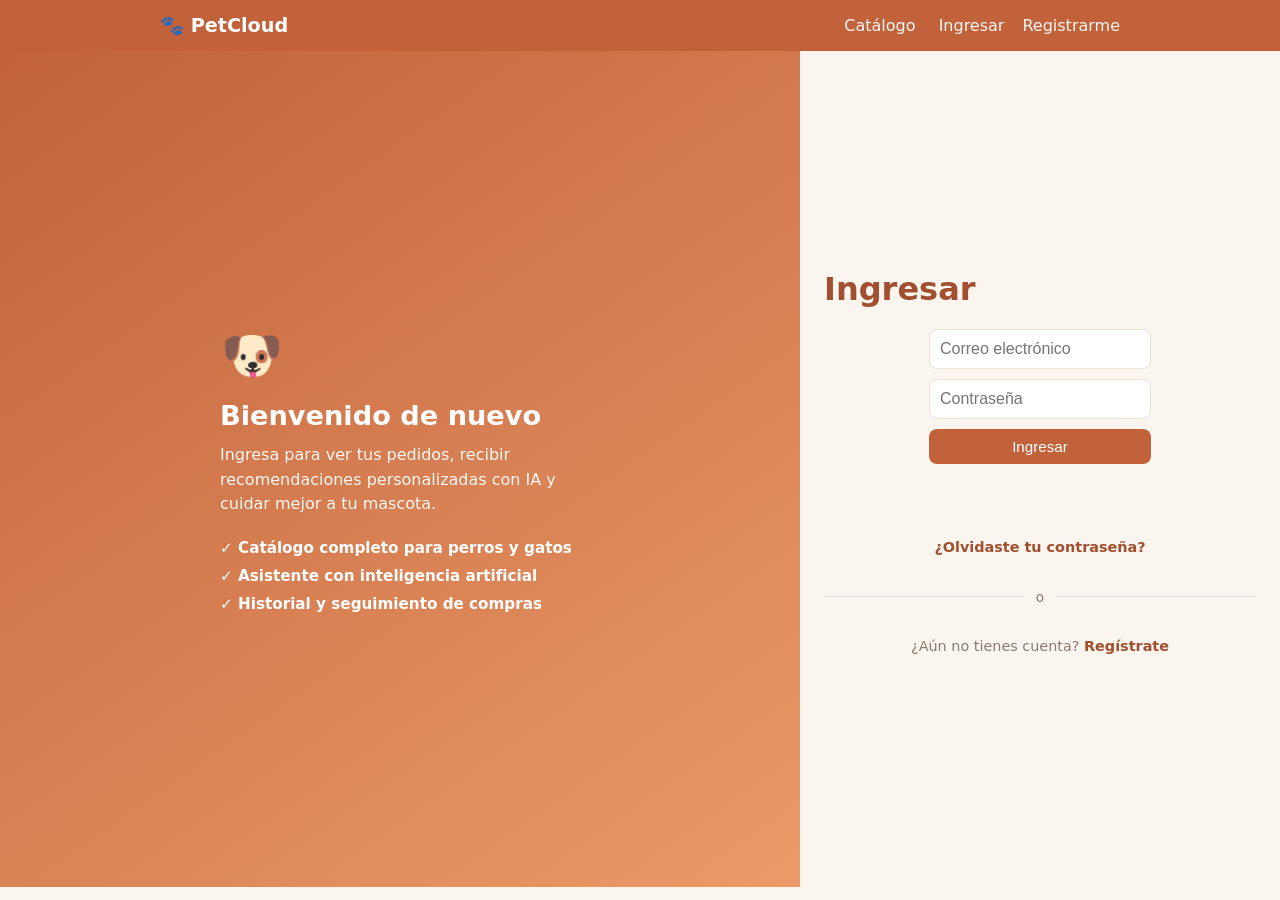
==== frontend/admin.html @ 23f20fef "Agrega busqueda/filtros de catalogo y exportacion de reportes CSV - GET /api/v1/products admite q (n" ====
<!DOCTYPE html>
<html lang="es">
<head>
  <meta charset="UTF-8" />
  <title>PetCloud — Administrador</title>
  <link rel="stylesheet" href="css/styles.css" />
</head>
<body>
  <nav id="nav"></nav>
  <main>
    <h1>Panel de administrador</h1>
    <div id="admin-guard" class="muted">Verificando permisos...</div>

    <div id="admin-content" class="hidden">
      <p id="role-badge" class="muted"></p>
      <div class="tabs">
        <button class="tab-btn active" data-tab="dashboard">Dashboard</button>
        <button class="tab-btn" data-tab="productos">Productos</button>
        <button class="tab-btn" data-tab="usuarios">Usuarios</button>
        <button class="tab-btn" data-tab="pedidos">Pedidos</button>
        <button class="tab-btn" data-tab="encuestas">Encuestas</button>
        <button class="tab-btn" data-tab="auditoria">Auditoría</button>
      </div>

      <!-- Dashboard -->
      <section id="tab-dashboard" class="tab-panel active">
        <h2>Resumen general</h2>
        <div id="dashboard-stats" class="stats-grid"></div>

        <h2>Pedidos por estado</h2>
        <div id="dashboard-orders" class="stats-grid"></div>

        <h2>Últimas encuestas recibidas</h2>
        <div id="dashboard-surveys" class="surveys-list"></div>

        <h2>Últimas acciones administrativas</h2>
        <table class="admin-table">
          <thead>
            <tr><th>Fecha</th><th>Quién</th><th>Acción</th><th>Entidad</th><th>Detalle</th></tr>
          </thead>
          <tbody id="dashboard-audit-body"></tbody>
        </table>
      </section>

      <!-- Productos -->
      <section id="tab-productos" class="tab-panel">
        <h2 id="product-form-title">Crear producto</h2>
        <form id="product-form" class="inline-form">
          <input id="p-name" placeholder="Nombre" required />
          <input id="p-sku" placeholder="SKU" required />
          <input id="p-price" type="number" step="0.01" min="0" placeholder="Precio" required />
          <input id="p-description" placeholder="Descripción (opcional)" />
          <input id="p-image-url" placeholder="URL de imagen (opcional)" />
          <input id="p-brand" placeholder="Marca (opcional)" />
          <select id="p-pet-type">
            <option value="">Tipo de mascota (opcional)</option>
            <option value="perro">Perro</option>
            <option value="gato">Gato</option>
            <option value="ambas">Ambas</option>
            <option value="otro">Otro</option>
          </select>
          <select id="p-category">
            <option value="">Categoría (opcional)</option>
          </select>
          <input id="p-stock" type="number" step="1" min="0" placeholder="Existencias iniciales" />
          <button type="submit" id="product-form-submit">Crear</button>
          <button type="button" id="product-form-cancel" class="btn-small hidden">Cancelar edición</button>
        </form>
        <p id="product-error" class="error"></p>

        <h2>Catálogo (incluye inactivos)</h2>
        <button type="button" id="export-inventory-csv" class="btn-small">Exportar inventario (CSV)</button>
        <table class="admin-table">
          <thead>
            <tr><th>ID</th><th>Nombre</th><th>SKU</th><th>Marca</th><th>Mascota</th><th>Precio</th><th>Stock</th><th>Estado</th><th>Actualizado</th><th>Acciones</th></tr>
          </thead>
          <tbody id="product-table-body"></tbody>
        </table>
      </section>

      <!-- Usuarios -->
      <section id="tab-usuarios" class="tab-panel">
        <h2>Crear usuario</h2>
        <form id="user-form" class="inline-form">
          <input id="u-email" type="email" placeholder="Correo" required />
          <input id="u-password" type="password" placeholder="Contraseña" required />
          <input id="u-fullname" placeholder="Nombre completo (opcional)" />
          <select id="u-role">
            <option value="customer" selected>Cliente</option>
            <option value="atencion_cliente">Atención al cliente</option>
            <option value="gestor_productos">Gestor de productos</option>
            <option value="admin">Administrador</option>
          </select>
          <button type="submit">Crear usuario</button>
        </form>
        <p id="user-form-error" class="error"></p>

        <h2>Usuarios registrados</h2>
        <table class="admin-table">
          <thead>
            <tr><th>ID</th><th>Correo</th><th>Nombre</th><th>Rol</th><th>Estado</th><th>Acciones</th></tr>
          </thead>
          <tbody id="user-table-body"></tbody>
        </table>
        <p id="user-error" class="error"></p>
      </section>

      <!-- Pedidos -->
      <section id="tab-pedidos" class="tab-panel">
        <h2>Pedidos de todos los clientes</h2>
        <div class="filters">
          <select id="order-status-filter">
            <option value="">Todos los estados</option>
            <option value="pending">Pendientes</option>
            <option value="paid">Pagados</option>
          </select>
          <button type="button" id="export-orders-csv" class="btn-small">Exportar pedidos (CSV)</button>
        </div>
        <table class="admin-table">
          <thead>
            <tr><th>ID</th><th>Cliente</th><th>Estado</th><th>Subtotal</th><th>Descuento</th><th>Total</th><th>Fecha</th><th>Artículos</th></tr>
          </thead>
          <tbody id="order-table-body"></tbody>
        </table>
      </section>

      <!-- Encuestas -->
      <section id="tab-encuestas" class="tab-panel">
        <h2>Resultados de satisfacción</h2>
        <button type="button" id="export-surveys-csv" class="btn-small">Exportar encuestas (CSV)</button>
        <div id="survey-stats" class="stats-grid"></div>
        <div id="survey-distribution"></div>

        <h2>Respuestas recientes</h2>
        <table class="admin-table">
          <thead>
            <tr>
              <th>Fecha</th><th>Usuario</th><th>Precisión</th><th>Facilidad</th>
              <th>Confianza</th><th>Satisfacción</th><th>Seguridad</th><th>Recompra</th>
              <th>Calidad prod.</th><th>Atención</th><th>Proceso compra</th><th>Entrega</th>
              <th>Comentario</th>
            </tr>
          </thead>
          <tbody id="survey-table-body"></tbody>
        </table>
      </section>

      <!-- Auditoría -->
      <section id="tab-auditoria" class="tab-panel">
        <h2>Registro de auditoría</h2>
        <p class="muted">Acciones administrativas sensibles: creación de usuarios, cambios de rol, bloqueos y cambios en productos.</p>
        <table class="admin-table">
          <thead>
            <tr><th>Fecha</th><th>Quién</th><th>Acción</th><th>Entidad</th><th>ID</th><th>Detalle</th></tr>
          </thead>
          <tbody id="audit-table-body"></tbody>
        </table>
      </section>
    </div>
  </main>
  <script src="js/config.js"></script>
  <script src="js/api.js"></script>
  <script src="js/nav.js"></script>
  <script src="js/chat.js"></script>
  <script src="js/admin.js"></script>
</body>
</html>
---- frontend/css/styles.css ----
* { box-sizing: border-box; }

:root {
  --color-primary: #c1623a;
  --color-primary-dark: #a14f2e;
  --color-accent: #eb9a68;
  --color-accent-light: #f6c9a8;
  --color-bg: #faf5ee;
  --color-card: #ffffff;
  --color-text: #2b2420;
  --color-muted: #8a7b6e;
  --color-border: #ece2d4;
}

body {
  margin: 0;
  font-family: system-ui, -apple-system, sans-serif;
  background: var(--color-bg);
  color: var(--color-text);
}

nav { background: var(--color-primary); }
.nav-inner {
  max-width: 1000px;
  margin: 0 auto;
  padding: 14px 20px;
  display: flex;
  justify-content: space-between;
  align-items: center;
}
.brand { color: #fff; font-weight: bold; text-decoration: none; font-size: 1.2rem; }
.nav-links a, .link-btn {
  color: #fff;
  text-decoration: none;
  margin-left: 18px;
  background: none;
  border: none;
  font-size: 1rem;
  cursor: pointer;
  opacity: 0.95;
}
.nav-links a:hover, .link-btn:hover { opacity: 1; text-decoration: underline; }

main { max-width: 1000px; margin: 30px auto; padding: 0 20px; }

/* Hero del catalogo */
.hero {
  position: relative;
  overflow: hidden;
  background: linear-gradient(120deg, var(--color-primary) 0%, var(--color-primary-dark) 100%);
  color: #fff;
  padding: 44px 20px;
  text-align: center;
}
.hero-inner { position: relative; max-width: 700px; margin: 0 auto; z-index: 1; }
.hero h1 { margin: 0 0 10px; font-size: 1.9rem; }
.hero p { margin: 0 0 18px; opacity: 0.95; font-size: 1.02rem; }
.hero-badges {
  display: flex;
  flex-wrap: wrap;
  justify-content: center;
  gap: 10px;
}
.hero-badges span {
  background: rgba(255, 255, 255, 0.18);
  border: 1px solid rgba(255, 255, 255, 0.35);
  border-radius: 999px;
  padding: 6px 14px;
  font-size: 0.85rem;
  font-weight: 600;
}
.hero-deco {
  position: absolute;
  top: 50%;
  transform: translateY(-50%);
  font-size: 9rem;
  opacity: 0.12;
  pointer-events: none;
  z-index: 0;
}
.hero-deco-left { left: -30px; transform: translateY(-50%) rotate(-18deg); }
.hero-deco-right { right: -30px; transform: translateY(-50%) rotate(18deg); }

.section-title { margin-top: 0; }

@media (max-width: 640px) {
  .hero-deco { display: none; }
  .hero h1 { font-size: 1.5rem; }
}

.grid { display: grid; grid-template-columns: repeat(auto-fill, minmax(220px, 1fr)); gap: 16px; align-items: stretch; }

.card {
  background: var(--color-card);
  border: 1px solid var(--color-border);
  border-radius: 12px;
  padding: 16px;
  box-shadow: 0 1px 4px rgba(193, 98, 58, 0.08);
  display: flex;
  flex-direction: column;
  height: 100%;
}
.card h3 { margin: 0 0 6px; color: var(--color-text); }
.card-image {
  width: 100%;
  height: 140px;
  object-fit: cover;
  border-radius: 8px;
  margin-bottom: 10px;
  background: var(--color-accent-light);
}

.muted { color: var(--color-muted); font-size: 0.9rem; }

.price { font-weight: bold; font-size: 1.1rem; margin: 10px 0; color: var(--color-primary-dark); margin-top: auto; }

button {
  background: var(--color-primary);
  color: #fff;
  border: none;
  padding: 9px 16px;
  border-radius: 8px;
  cursor: pointer;
  font-size: 0.95rem;
  transition: background 0.15s ease;
}
button:hover { background: var(--color-primary-dark); }

form { max-width: 360px; margin: 0 auto; display: flex; flex-direction: column; gap: 10px; }

input {
  padding: 10px;
  border: 1px solid var(--color-border);
  border-radius: 8px;
  font-size: 1rem;
  background: var(--color-card);
}
input:focus { outline: none; border-color: var(--color-accent); }

.error { color: #b3401f; min-height: 1.2em; }

/* Paginas de login / registro: panel visual + formulario */
.auth-page {
  display: flex;
  min-height: calc(100vh - 64px);
}
.auth-visual {
  flex: 1 1 42%;
  background: linear-gradient(145deg, var(--color-primary) 0%, var(--color-accent) 100%);
  color: #fff;
  display: flex;
  align-items: center;
  justify-content: center;
  padding: 48px 32px;
}
.auth-visual-inner { max-width: 360px; }
.auth-visual-emoji { font-size: 3.2rem; display: block; margin-bottom: 14px; }
.auth-visual h2 { margin: 0 0 12px; font-size: 1.7rem; }
.auth-visual p { opacity: 0.95; line-height: 1.55; margin: 0; }
.auth-visual-points {
  list-style: none;
  padding: 0;
  margin: 22px 0 0;
  display: flex;
  flex-direction: column;
  gap: 10px;
  font-weight: 600;
  font-size: 0.95rem;
}

.auth-box {
  flex: 1 1 58%;
  max-width: 480px;
  margin: 0 auto;
  padding: 56px 24px;
  display: flex;
  flex-direction: column;
  justify-content: center;
}
.auth-box h1 { margin-top: 0; }
.auth-switch { text-align: center; margin-top: 14px; font-size: 0.9rem; color: var(--color-muted); }
.auth-switch a { color: var(--color-primary-dark); font-weight: 600; text-decoration: none; }
.auth-switch a:hover { text-decoration: underline; }

@media (max-width: 760px) {
  .auth-page { flex-direction: column; min-height: auto; }
  .auth-visual { padding: 32px 24px; text-align: center; }
  .auth-visual-inner { max-width: none; }
  .auth-visual-points { align-items: center; }
  .auth-box { max-width: none; padding: 32px 20px; }
}

.auth-divider {
  display: flex;
  align-items: center;
  text-align: center;
  color: var(--color-muted, #888);
  margin: 1.2rem 0;
}
.auth-divider::before,
.auth-divider::after {
  content: "";
  flex: 1;
  border-bottom: 1px solid #ddd;
}
.auth-divider span { padding: 0 0.75rem; font-size: 0.85rem; }

#google-signin-container {
  display: flex;
  justify-content: center;
}

.muted.small { color: var(--color-muted, #888); font-size: 0.85rem; text-align: center; }

.profile-section {
  background: var(--color-card);
  border: 1px solid var(--color-border);
  border-radius: 12px;
  padding: 20px;
  margin-bottom: 20px;
  max-width: 480px;
}
.profile-section h2 { margin-top: 0; font-size: 1.1rem; }
.profile-section form { display: flex; flex-direction: column; gap: 4px; }

.total { font-size: 1.2rem; font-weight: bold; margin: 16px 0; color: var(--color-primary-dark); }

.cart-table { width: 100%; border-collapse: collapse; margin-bottom: 16px; }
.cart-table th, .cart-table td { text-align: left; padding: 10px 8px; border-bottom: 1px solid var(--color-border); }
.cart-table th { color: var(--color-muted); font-weight: 600; }

h1 { color: var(--color-primary-dark); }

/* Insignia tipo "Carrito (2)" al estilo del mockup */
.cart-badge {
  background: var(--color-accent);
  color: #fff;
  border-radius: 999px;
  padding: 4px 10px;
  font-size: 0.85rem;
  font-weight: 600;
}

/* Círculos de categoría, al estilo del mockup */
.category-circle {
  width: 64px;
  height: 64px;
  border-radius: 50%;
  background: var(--color-accent-light);
  display: flex;
  align-items: center;
  justify-content: center;
  margin: 0 auto 8px;
}

/* Widget flotante del asistente IA */
#chat-toggle {
  position: fixed;
  right: 20px;
  bottom: 20px;
  width: 62px;
  height: 62px;
  border-radius: 50%;
  border: none;
  background: linear-gradient(135deg, var(--color-accent) 0%, var(--color-primary) 55%, var(--color-primary-dark) 100%);
  color: #fff;
  font-size: 1.7rem;
  cursor: pointer;
  box-shadow: 0 6px 18px rgba(161, 79, 46, 0.4);
  z-index: 1000;
  display: flex;
  align-items: center;
  justify-content: center;
  transition: transform 0.15s ease, box-shadow 0.15s ease;
}
#chat-toggle:hover {
  transform: scale(1.08);
  box-shadow: 0 8px 22px rgba(161, 79, 46, 0.5);
}
#chat-toggle-ring {
  position: absolute;
  inset: -6px;
  border-radius: 50%;
  border: 2px solid var(--color-accent);
  opacity: 0.6;
  animation: chat-ring-pulse 2.2s ease-out infinite;
  pointer-events: none;
}
#chat-toggle-icon {
  position: relative;
  filter: drop-shadow(0 1px 1px rgba(0, 0, 0, 0.25));
}
#chat-toggle-badge {
  position: absolute;
  top: -4px;
  right: -4px;
  background: #fff;
  color: var(--color-primary-dark);
  font-size: 0.6rem;
  font-weight: 800;
  letter-spacing: 0.03em;
  padding: 2px 6px;
  border-radius: 999px;
  box-shadow: 0 1px 4px rgba(0, 0, 0, 0.25);
}
@keyframes chat-ring-pulse {
  0% { transform: scale(0.9); opacity: 0.65; }
  70% { transform: scale(1.35); opacity: 0; }
  100% { transform: scale(1.35); opacity: 0; }
}
@media (prefers-reduced-motion: reduce) {
  #chat-toggle-ring { animation: none; opacity: 0; }
}

#chat-panel {
  position: fixed;
  right: 20px;
  bottom: 88px;
  width: 320px;
  max-width: calc(100vw - 40px);
  height: 420px;
  max-height: calc(100vh - 140px);
  background: var(--color-card);
  border: 1px solid var(--color-border);
  border-radius: 14px;
  box-shadow: 0 10px 30px rgba(0, 0, 0, 0.25);
  display: flex;
  flex-direction: column;
  overflow: hidden;
  z-index: 1000;
}
#chat-panel.hidden { display: none; }

#chat-header {
  background: var(--color-primary);
  color: #fff;
  padding: 12px 14px;
  display: flex;
  align-items: center;
  justify-content: space-between;
  font-weight: 600;
}
#chat-header #chat-close {
  background: none;
  border: none;
  color: #fff;
  font-size: 1.2rem;
  line-height: 1;
  cursor: pointer;
}

#chat-messages {
  flex: 1;
  overflow-y: auto;
  padding: 12px;
  display: flex;
  flex-direction: column;
  gap: 8px;
  background: var(--color-bg);
}

.chat-bubble {
  max-width: 85%;
  padding: 8px 12px;
  border-radius: 12px;
  font-size: 0.9rem;
  line-height: 1.35;
  white-space: pre-wrap;
  word-break: break-word;
}
.chat-user {
  align-self: flex-end;
  background: var(--color-accent);
  color: #fff;
  border-bottom-right-radius: 2px;
}
.chat-bot {
  align-self: flex-start;
  background: #fff;
  border: 1px solid var(--color-border);
  color: var(--color-text);
  border-bottom-left-radius: 2px;
}
.chat-typing { color: var(--color-muted); font-style: italic; }

#chat-form {
  display: flex;
  border-top: 1px solid var(--color-border);
}
#chat-form input {
  flex: 1;
  border: none;
  padding: 10px 12px;
  font-size: 0.9rem;
  outline: none;
}
#chat-form button {
  border: none;
  background: var(--color-primary);
  color: #fff;
  padding: 0 16px;
  cursor: pointer;
  font-weight: 600;
}
#chat-form button:hover { background: var(--color-primary-dark); }

@media (max-width: 480px) {
  #chat-panel {
    right: 10px;
    left: 10px;
    width: auto;
  }
  #chat-toggle { right: 16px; }
}

/* Utilidad general */
.hidden { display: none !important; }
.success { color: #2f7a3e; min-height: 1.2em; }

.order-status {
  display: inline-block;
  padding: 2px 10px;
  border-radius: 999px;
  font-size: 0.8rem;
  font-weight: 600;
  text-transform: capitalize;
}
.order-status-pending { background: #fdeccb; color: #8a6400; }
.order-status-paid { background: #d9f0dc; color: #2f7a3e; }

.survey-cta,
.pay-btn {
  display: inline-block;
  margin-top: 0.5rem;
  background: var(--color-primary);
  color: #fff;
  border: none;
  padding: 0.5rem 1rem;
  border-radius: 8px;
  cursor: pointer;
  text-decoration: none;
  font-size: 0.95rem;
}
.survey-cta:hover,
.pay-btn:hover { background: var(--color-primary-dark); }

/* Encuesta de satisfacción (escala Likert) */
.survey-form {
  max-width: 560px;
  margin: 0;
}
.survey-form fieldset {
  border: 1px solid var(--color-border);
  border-radius: 10px;
  padding: 14px 16px;
  margin: 0 0 16px;
}
.survey-form legend {
  font-weight: 600;
  color: var(--color-primary-dark);
  padding: 0 6px;
}
.likert-row { margin-bottom: 14px; }
.likert-row label { display: block; margin-bottom: 6px; font-size: 0.95rem; }
.likert-scale { display: flex; gap: 14px; }
.likert-option {
  display: flex;
  flex-direction: column;
  align-items: center;
  gap: 4px;
  font-size: 0.85rem;
  color: var(--color-muted);
  cursor: pointer;
}
.survey-form textarea {
  padding: 10px;
  border: 1px solid var(--color-border);
  border-radius: 8px;
  font-family: inherit;
  font-size: 1rem;
  resize: vertical;
}

/* Panel admin: tabs, tablas, formularios en línea */
#admin-content { max-width: 100%; }

.tabs {
  display: flex;
  gap: 8px;
  border-bottom: 1px solid var(--color-border);
  margin-bottom: 20px;
}
.tab-btn {
  background: none;
  color: var(--color-muted);
  border: none;
  border-bottom: 3px solid transparent;
  border-radius: 0;
  padding: 10px 6px;
  font-weight: 600;
}
.tab-btn:hover { background: none; color: var(--color-primary-dark); }
.tab-btn.active { color: var(--color-primary-dark); border-bottom-color: var(--color-primary); }
.tab-panel { display: none; }
.tab-panel.active { display: block; }

.inline-form {
  max-width: none;
  flex-direction: row;
  flex-wrap: wrap;
  margin: 0 0 20px;
  align-items: center;
}
.inline-form input { flex: 1 1 160px; }

.admin-table {
  width: 100%;
  border-collapse: collapse;
  margin-bottom: 24px;
  font-size: 0.9rem;
}
.admin-table th, .admin-table td {
  text-align: left;
  padding: 8px 10px;
  border-bottom: 1px solid var(--color-border);
}
.admin-table th { color: var(--color-muted); font-weight: 600; }

.btn-small {
  padding: 5px 10px;
  font-size: 0.85rem;
  border-radius: 6px;
}

.stats-grid {
  display: grid;
  grid-template-columns: repeat(auto-fill, minmax(130px, 1fr));
  gap: 12px;
  margin-bottom: 24px;
}
.stat-tile {
  background: var(--color-card);
  border: 1px solid var(--color-border);
  border-radius: 10px;
  padding: 14px;
  text-align: center;
}
.stat-value { font-size: 1.6rem; font-weight: bold; color: var(--color-primary-dark); }
.stat-label { font-size: 0.8rem; color: var(--color-muted); margin-top: 4px; }

/* Encuestas recientes (dashboard) */
.surveys-list { display: flex; flex-direction: column; gap: 8px; margin-bottom: 24px; }
.survey-mini-card {
  background: var(--color-card);
  border: 1px solid var(--color-border);
  border-radius: 10px;
  padding: 10px 14px;
}
.survey-mini-stars { color: var(--color-accent); font-size: 1rem; margin-right: 8px; }
.survey-mini-card p { margin: 4px 0 0; font-style: italic; color: var(--color-text); }

/* Distribucion de calificaciones */
.dist-chart { display: flex; flex-direction: column; gap: 6px; margin-bottom: 24px; max-width: 420px; }
.dist-row { display: flex; align-items: center; gap: 8px; }
.dist-label { width: 90px; font-size: 0.85rem; color: var(--color-accent); flex-shrink: 0; }
.dist-bar-track { flex: 1; background: var(--color-border); border-radius: 999px; height: 10px; overflow: hidden; }
.dist-bar-fill { background: var(--color-primary); height: 100%; }
.dist-count { width: 24px; text-align: right; font-size: 0.85rem; color: var(--color-muted); }

/* Filtros del catálogo */
.filters {
  display: flex;
  flex-wrap: wrap;
  gap: 10px;
  margin-bottom: 18px;
}
.filters select,
.filters input {
  padding: 9px 12px;
  border: 1px solid var(--color-border);
  border-radius: 8px;
  font-size: 0.95rem;
  background: var(--color-card);
}
.filters input[type="search"] { flex: 1 1 200px; }
.price-filter {
  display: flex;
  align-items: center;
  gap: 6px;
}
.price-filter input[type="number"] { width: 110px; }
.price-filter-sep { color: var(--color-muted); }

/* Etiquetas de marca / tipo de mascota en la tarjeta */
.card-tags {
  display: flex;
  flex-wrap: wrap;
  justify-content: space-between;
  align-items: center;
  gap: 4px;
  margin-bottom: 4px;
}
.pet-badge {
  background: var(--color-accent-light);
  color: var(--color-primary-dark);
  border-radius: 999px;
  padding: 2px 10px;
  font-size: 0.75rem;
  font-weight: 600;
}

.card-description {
  color: var(--color-muted);
  font-size: 0.88rem;
  margin: 0 0 6px;
  display: -webkit-box;
  -webkit-line-clamp: 2;
  -webkit-box-orient: vertical;
  overflow: hidden;
}

.stock-badge {
  border-radius: 999px;
  padding: 2px 10px;
  font-size: 0.75rem;
  font-weight: 600;
}
.stock-badge.stock-ok { background: #d9f0dc; color: #2f7a3e; }
.stock-badge.stock-low { background: #fdeccb; color: #8a6400; }
.stock-badge.stock-out { background: #f6d6cc; color: #a1341a; }

.card-actions {
  display: flex;
  gap: 8px;
  flex-wrap: wrap;
}
.card-actions .view-details {
  background: none;
  border: 1px solid var(--color-border);
  color: var(--color-primary-dark);
  border-radius: 8px;
  padding: 8px 12px;
  cursor: pointer;
  font-size: 0.9rem;
}
.card-actions .add-to-cart { flex: 1; }
.add-to-cart:disabled {
  background: var(--color-border);
  color: var(--color-muted);
  cursor: not-allowed;
}

/* Modal de detalles de producto */
.modal-backdrop {
  position: fixed;
  inset: 0;
  background: rgba(0, 0, 0, 0.5);
  display: flex;
  align-items: center;
  justify-content: center;
  padding: 16px;
  z-index: 100;
}
.modal {
  background: var(--color-card);
  border-radius: 12px;
  padding: 24px;
  max-width: 480px;
  width: 100%;
  max-height: 85vh;
  overflow-y: auto;
  position: relative;
}
.modal-image {
  width: 100%;
  height: 220px;
  object-fit: cover;
  border-radius: 10px;
  margin-bottom: 12px;
}
.modal-close {
  position: absolute;
  top: 12px;
  right: 12px;
  background: none;
  border: none;
  font-size: 1.6rem;
  line-height: 1;
  cursor: pointer;
  color: var(--color-muted);
}
.modal .add-to-cart {
  width: 100%;
  margin-top: 8px;
}

/* Estado vacío */
.empty-state {
  grid-column: 1 / -1;
  text-align: center;
  color: var(--color-muted);
  padding: 40px 20px;
  background: var(--color-card);
  border: 1px dashed var(--color-border);
  border-radius: 12px;
}

/* Skeleton de carga para las tarjetas del catálogo */
.card-skeleton { pointer-events: none; }
.skeleton-image,
.skeleton-line {
  background: linear-gradient(90deg, var(--color-border) 25%, var(--color-accent-light) 50%, var(--color-border) 75%);
  background-size: 200% 100%;
  animation: skeleton-pulse 1.3s ease-in-out infinite;
  border-radius: 6px;
}
.skeleton-image { width: 100%; height: 140px; margin-bottom: 10px; }
.skeleton-line { height: 14px; margin-bottom: 8px; width: 85%; }
.skeleton-line.short { width: 50%; }
@keyframes skeleton-pulse {
  0% { background-position: 200% 0; }
  100% { background-position: -200% 0; }
}

/* Responsive: celulares */
@media (max-width: 600px) {
  main { padding: 0 14px; }
  .grid { grid-template-columns: repeat(auto-fill, minmax(150px, 1fr)); gap: 12px; }
  .filters { flex-direction: column; }
  .filters input[type="search"] { flex: 1 1 auto; }
  .inline-form { flex-direction: column; align-items: stretch; }
  .inline-form input, .inline-form select { flex: 1 1 auto; }
  .admin-table { display: block; overflow-x: auto; white-space: nowrap; }
  .tabs { overflow-x: auto; flex-wrap: nowrap; }
}
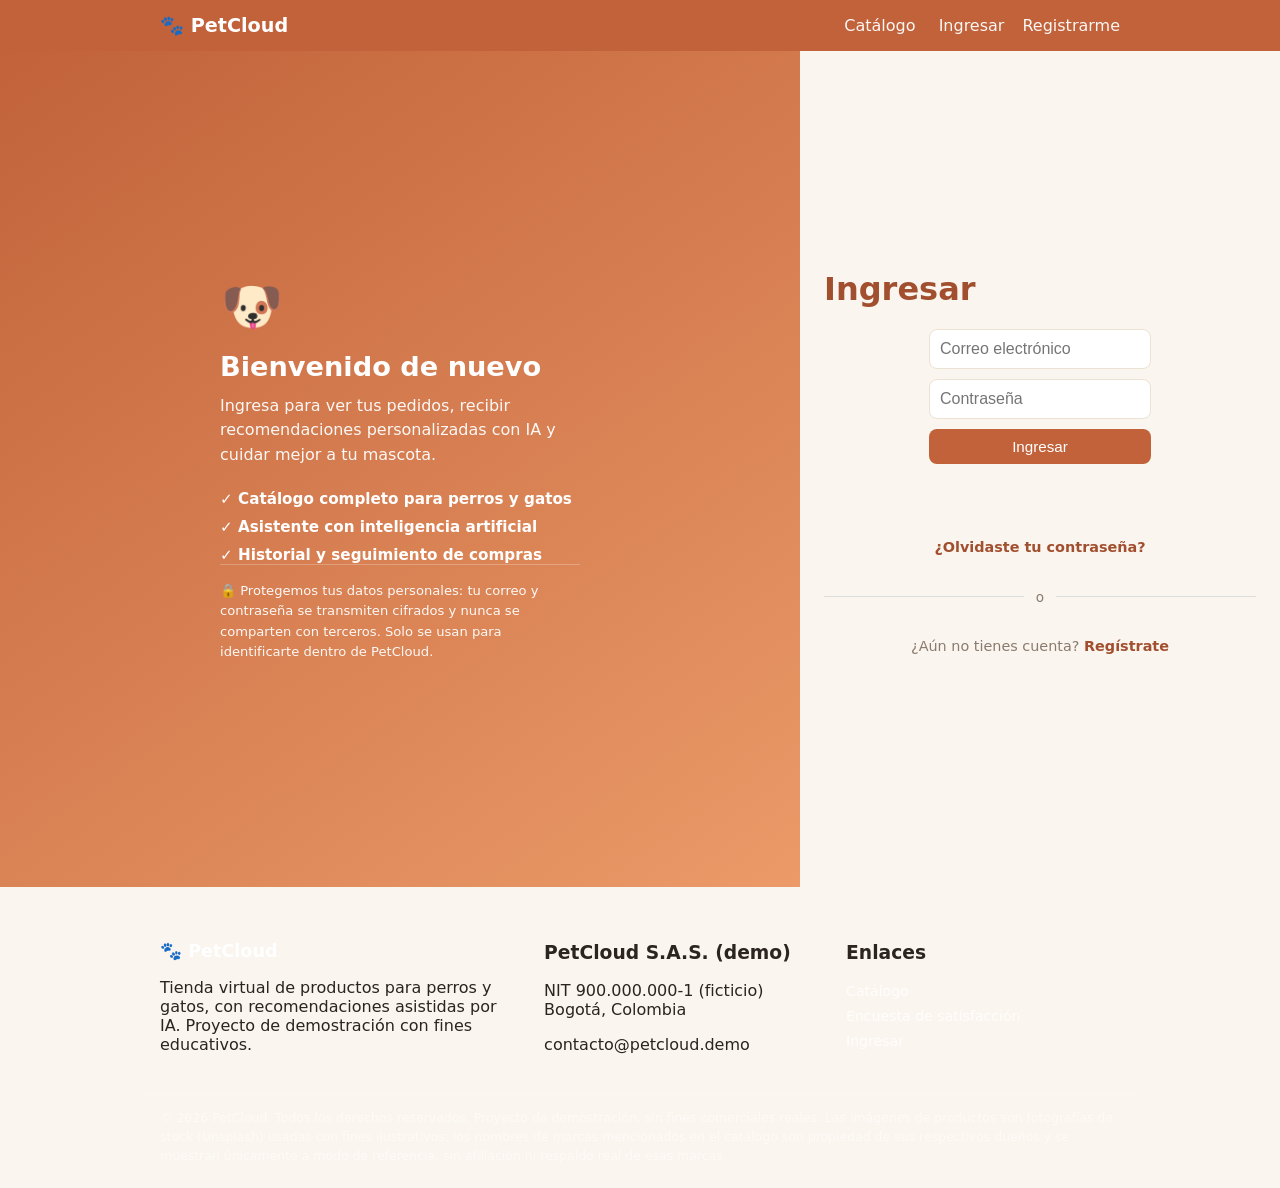
==== commit 57b0c983: "Agrega advertencia de IA, nota de privacidad, pie de pagina y relleno lateral - Chatbot: advertencia" ====
--- a/frontend/admin.html
+++ b/frontend/admin.html
@@ -158,10 +158,12 @@
       </section>
     </div>
   </main>
+  <footer id="site-footer"></footer>
   <script src="js/config.js"></script>
   <script src="js/api.js"></script>
   <script src="js/nav.js"></script>
   <script src="js/chat.js"></script>
   <script src="js/admin.js"></script>
+  <script src="js/footer.js"></script>
 </body>
 </html>
--- a/frontend/css/styles.css
+++ b/frontend/css/styles.css
@@ -10,6 +10,11 @@
   --color-text: #2b2420;
   --color-muted: #8a7b6e;
   --color-border: #ece2d4;
+  /* Acento complementario (verde azulado profundo), usado con moderacion
+     para que el slide superior y el pie de pagina no se sientan "todo
+     del mismo tono naranja": un contrapunto frio sobre la paleta calida. */
+  --color-ink: #1f4743;
+  --color-ink-light: #3c6d66;
 }
 
 body {
@@ -43,18 +48,30 @@
 
 main { max-width: 1000px; margin: 30px auto; padding: 0 20px; }
 
-/* Hero del catalogo */
+/* Hero del catalogo: gradiente de tres paradas (tinte frio -> calido) mas
+   un resplandor radial suave, para que no se sienta un degradado plano de
+   un solo tono. El titular usa el crema de fondo en vez de blanco puro,
+   para que el acento calido siga leyendose "de marca" incluso en el
+   bloque mas oscuro de la pagina. */
 .hero {
   position: relative;
   overflow: hidden;
-  background: linear-gradient(120deg, var(--color-primary) 0%, var(--color-primary-dark) 100%);
-  color: #fff;
-  padding: 44px 20px;
+  background:
+    radial-gradient(ellipse 60% 90% at 85% 0%, rgba(246, 201, 168, 0.35) 0%, transparent 60%),
+    linear-gradient(115deg, var(--color-ink) 0%, var(--color-primary-dark) 48%, var(--color-primary) 100%);
+  color: var(--color-bg);
+  padding: 48px 20px;
   text-align: center;
 }
 .hero-inner { position: relative; max-width: 700px; margin: 0 auto; z-index: 1; }
-.hero h1 { margin: 0 0 10px; font-size: 1.9rem; }
-.hero p { margin: 0 0 18px; opacity: 0.95; font-size: 1.02rem; }
+.hero h1 {
+  margin: 0 0 10px;
+  font-size: 2.1rem;
+  font-weight: 800;
+  letter-spacing: -0.01em;
+  color: var(--color-bg);
+}
+.hero p { margin: 0 0 18px; opacity: 0.92; font-size: 1.02rem; }
 .hero-badges {
   display: flex;
   flex-wrap: wrap;
@@ -62,12 +79,13 @@
   gap: 10px;
 }
 .hero-badges span {
-  background: rgba(255, 255, 255, 0.18);
-  border: 1px solid rgba(255, 255, 255, 0.35);
+  background: rgba(255, 255, 255, 0.12);
+  border: 1px solid rgba(246, 201, 168, 0.45);
   border-radius: 999px;
   padding: 6px 14px;
   font-size: 0.85rem;
   font-weight: 600;
+  backdrop-filter: blur(2px);
 }
 .hero-deco {
   position: absolute;
@@ -221,13 +239,69 @@
   max-width: 480px;
 }
 .profile-section h2 { margin-top: 0; font-size: 1.1rem; }
-.profile-section form { display: flex; flex-direction: column; gap: 4px; }
+.profile-section form { display: flex; flex-direction: column; gap: 16px; }
+
+/* Agrupa cada etiqueta con su campo (antes quedaban sueltas en la misma
+   columna flex, con la misma separacion entre una etiqueta y su propio
+   campo que entre un campo y la etiqueta del siguiente grupo). */
+.form-group { display: flex; flex-direction: column; gap: 6px; }
+.form-group label { font-weight: 600; font-size: 0.9rem; color: var(--color-text); }
+.form-group input:disabled { background: var(--color-bg); color: var(--color-muted); }
 
 .total { font-size: 1.2rem; font-weight: bold; margin: 16px 0; color: var(--color-primary-dark); }
 
 .cart-table { width: 100%; border-collapse: collapse; margin-bottom: 16px; }
 .cart-table th, .cart-table td { text-align: left; padding: 10px 8px; border-bottom: 1px solid var(--color-border); }
 .cart-table th { color: var(--color-muted); font-weight: 600; }
+
+/* Control +/- de cantidad en el carrito */
+.qty-stepper { display: inline-flex; align-items: center; gap: 8px; }
+.qty-btn {
+  width: 28px;
+  height: 28px;
+  padding: 0;
+  display: flex;
+  align-items: center;
+  justify-content: center;
+  border-radius: 6px;
+  font-size: 1rem;
+  line-height: 1;
+}
+.qty-value { min-width: 1.5em; text-align: center; font-weight: 600; }
+
+/* Aviso de que el pago/pasarela es simulado, no un cobro real */
+.payment-disclaimer {
+  background: #fff6e8;
+  border: 1px solid #f0d9ad;
+  color: #7a5c1e;
+  border-radius: 8px;
+  padding: 10px 14px;
+  font-size: 0.88rem;
+  line-height: 1.4;
+  margin-top: 10px;
+}
+.payment-disclaimer.small { font-size: 0.82rem; padding: 8px 12px; }
+
+/* Nota de privacidad junto al formulario de login/registro */
+.auth-privacy-note {
+  margin-top: 22px;
+  padding-top: 16px;
+  border-top: 1px solid rgba(255, 255, 255, 0.25);
+  font-size: 0.82rem;
+  line-height: 1.5;
+  opacity: 0.9;
+}
+
+/* Advertencia de IA dentro del panel del chatbot */
+#chat-ai-warning {
+  margin: 0;
+  padding: 8px 12px;
+  background: #fff6e8;
+  color: #7a5c1e;
+  font-size: 0.75rem;
+  line-height: 1.35;
+  border-bottom: 1px solid var(--color-border);
+}
 
 h1 { color: var(--color-primary-dark); }
 
@@ -733,3 +807,75 @@
   .admin-table { display: block; overflow-x: auto; white-space: nowrap; }
   .tabs { overflow-x: auto; flex-wrap: nowrap; }
 }
+
+/* ---------------------------------------------------------------------
+   Pie de pagina: datos de la mini empresa + aviso de copyright. Se
+   inyecta con js/footer.js en todas las paginas, igual que el nav.
+   Usa el "ink" oscuro (no un negro generico) para que combine con el
+   acento frio del slide superior en vez de verse desconectado.
+--------------------------------------------------------------------- */
+.site-footer {
+  background: var(--color-ink);
+  color: rgba(255, 255, 255, 0.85);
+  margin-top: 56px;
+}
+.site-footer-inner {
+  max-width: 1000px;
+  margin: 0 auto;
+  padding: 36px 20px 24px;
+  display: grid;
+  grid-template-columns: 1.3fr 1fr 1fr;
+  gap: 28px;
+}
+.site-footer h3 { color: #fff; margin: 0 0 10px; font-size: 1.05rem; }
+.site-footer p { margin: 0 0 8px; font-size: 0.88rem; line-height: 1.5; }
+.site-footer-brand { font-weight: 700; color: #fff; font-size: 1.1rem; }
+.site-footer-links { list-style: none; margin: 0; padding: 0; }
+.site-footer-links li { margin-bottom: 6px; }
+.site-footer-links a { color: rgba(255, 255, 255, 0.85); text-decoration: none; font-size: 0.88rem; }
+.site-footer-links a:hover { text-decoration: underline; }
+.site-footer-bottom {
+  max-width: 1000px;
+  margin: 0 auto;
+  padding: 14px 20px 22px;
+  border-top: 1px solid rgba(255, 255, 255, 0.15);
+  font-size: 0.78rem;
+  color: rgba(255, 255, 255, 0.6);
+  line-height: 1.5;
+}
+@media (max-width: 760px) {
+  .site-footer-inner { grid-template-columns: 1fr; gap: 20px; }
+}
+
+/* ---------------------------------------------------------------------
+   Relleno lateral de paginas "simples" (perfil, carrito, pedidos,
+   encuesta) y del catalogo debajo del hero: en pantallas anchas, a los
+   lados del contenido central de 1000px quedaba fondo vacio. Se agregan
+   dos fotos reales (ya usadas en el catalogo) atenuadas con un degradado
+   hacia el color de fondo, para que no compitan con el contenido. Se
+   ocultan por debajo de 1300px, que es donde de todas formas casi no
+   queda espacio sobrante.
+--------------------------------------------------------------------- */
+.page-shell { display: flex; align-items: stretch; }
+.page-shell > main { flex: 0 1 1000px; }
+.side-art {
+  flex: 1 1 0%;
+  background-size: cover;
+  background-position: center;
+}
+.side-art-left {
+  background-image:
+    linear-gradient(to right, rgba(193, 98, 58, 0.22), rgba(193, 98, 58, 0.05)),
+    linear-gradient(to right, transparent 0%, var(--color-bg) 96%),
+    url('https://images.unsplash.com/photo-1704770064081-07d189b95b10?w=600&h=1200&fit=crop&auto=format&q=60');
+}
+.side-art-right {
+  background-image:
+    linear-gradient(to left, rgba(31, 71, 67, 0.22), rgba(31, 71, 67, 0.05)),
+    linear-gradient(to left, transparent 0%, var(--color-bg) 96%),
+    url('https://images.unsplash.com/photo-1659205143781-a6e263c4aadf?w=600&h=1200&fit=crop&auto=format&q=60');
+}
+@media (max-width: 1300px) {
+  .page-shell { display: block; }
+  .side-art { display: none; }
+}
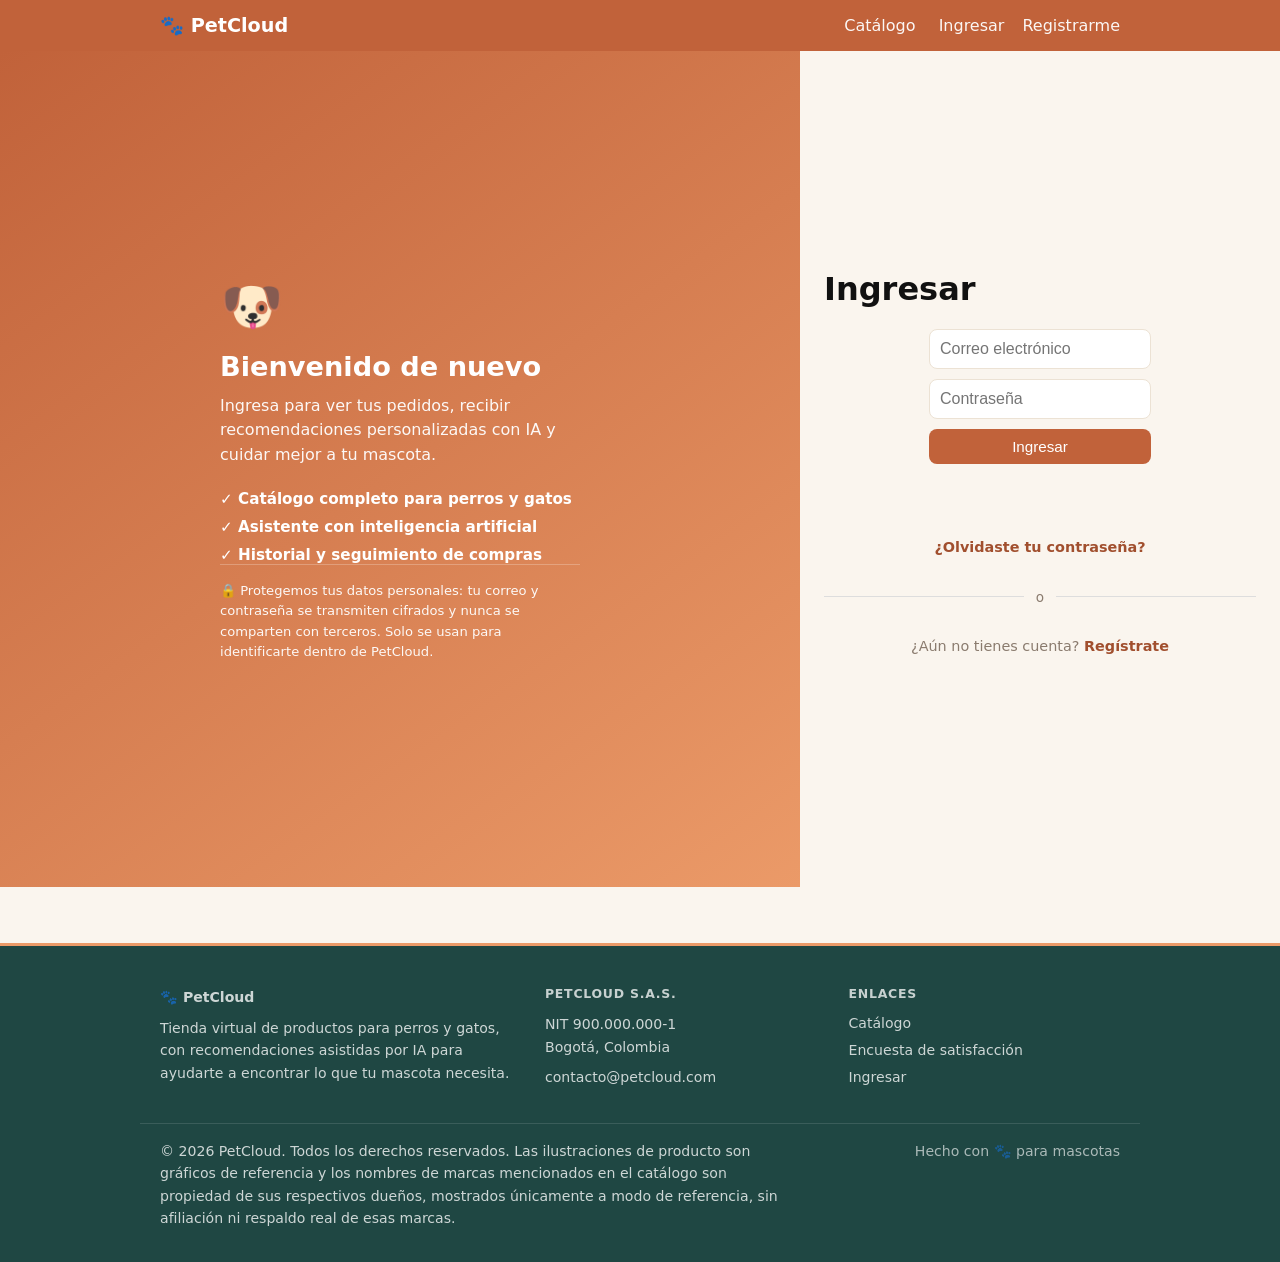
==== commit 1d58e41f: "Arregla el texto invisible del footer y le quita el tono de demo El <footer id="site-footer"> nunca " ====
--- a/frontend/admin.html
+++ b/frontend/admin.html
@@ -158,7 +158,7 @@
       </section>
     </div>
   </main>
-  <footer id="site-footer"></footer>
+  <footer id="site-footer" class="site-footer"></footer>
   <script src="js/config.js"></script>
   <script src="js/api.js"></script>
   <script src="js/nav.js"></script>
--- a/frontend/css/styles.css
+++ b/frontend/css/styles.css
@@ -99,7 +99,7 @@
 .hero-deco-left { left: -30px; transform: translateY(-50%) rotate(-18deg); }
 .hero-deco-right { right: -30px; transform: translateY(-50%) rotate(18deg); }
 
-.section-title { margin-top: 0; }
+.section-title { margin-top: 0; color: #111; }
 
 @media (max-width: 640px) {
   .hero-deco { display: none; }
@@ -268,19 +268,6 @@
   line-height: 1;
 }
 .qty-value { min-width: 1.5em; text-align: center; font-weight: 600; }
-
-/* Aviso de que el pago/pasarela es simulado, no un cobro real */
-.payment-disclaimer {
-  background: #fff6e8;
-  border: 1px solid #f0d9ad;
-  color: #7a5c1e;
-  border-radius: 8px;
-  padding: 10px 14px;
-  font-size: 0.88rem;
-  line-height: 1.4;
-  margin-top: 10px;
-}
-.payment-disclaimer.small { font-size: 0.82rem; padding: 8px 12px; }
 
 /* Nota de privacidad junto al formulario de login/registro */
 .auth-privacy-note {
@@ -303,7 +290,7 @@
   border-bottom: 1px solid var(--color-border);
 }
 
-h1 { color: var(--color-primary-dark); }
+h1 { color: #111; }
 
 /* Insignia tipo "Carrito (2)" al estilo del mockup */
 .cart-badge {
@@ -604,7 +591,9 @@
   padding: 5px 10px;
   font-size: 0.85rem;
   border-radius: 6px;
-}
+  margin: 2px 6px 2px 0;
+}
+.btn-small:last-child { margin-right: 0; }
 
 .stats-grid {
   display: grid;
@@ -655,6 +644,7 @@
   border-radius: 8px;
   font-size: 0.95rem;
   background: var(--color-card);
+  color: #000;
 }
 .filters input[type="search"] { flex: 1 1 200px; }
 .price-filter {
@@ -818,33 +808,62 @@
   background: var(--color-ink);
   color: rgba(255, 255, 255, 0.85);
   margin-top: 56px;
+  border-top: 3px solid var(--color-accent);
 }
 .site-footer-inner {
   max-width: 1000px;
   margin: 0 auto;
-  padding: 36px 20px 24px;
+  padding: 40px 20px 26px;
   display: grid;
   grid-template-columns: 1.3fr 1fr 1fr;
-  gap: 28px;
-}
-.site-footer h3 { color: #fff; margin: 0 0 10px; font-size: 1.05rem; }
-.site-footer p { margin: 0 0 8px; font-size: 0.88rem; line-height: 1.5; }
-.site-footer-brand { font-weight: 700; color: #fff; font-size: 1.1rem; }
+  gap: 32px;
+}
+.site-footer h3 {
+  color: #fff;
+  margin: 0 0 12px;
+  font-size: 0.78rem;
+  font-weight: 700;
+  letter-spacing: 0.06em;
+  text-transform: uppercase;
+  opacity: 0.75;
+}
+.site-footer p { margin: 0 0 8px; font-size: 0.88rem; line-height: 1.6; color: rgba(255, 255, 255, 0.78); }
+.site-footer-brand {
+  display: flex;
+  align-items: center;
+  gap: 8px;
+  font-weight: 700;
+  color: #fff;
+  font-size: 1.15rem;
+  margin-bottom: 10px;
+}
 .site-footer-links { list-style: none; margin: 0; padding: 0; }
-.site-footer-links li { margin-bottom: 6px; }
-.site-footer-links a { color: rgba(255, 255, 255, 0.85); text-decoration: none; font-size: 0.88rem; }
-.site-footer-links a:hover { text-decoration: underline; }
+.site-footer-links li { margin-bottom: 8px; }
+.site-footer-links a {
+  color: rgba(255, 255, 255, 0.78);
+  text-decoration: none;
+  font-size: 0.88rem;
+  transition: color 0.15s ease;
+}
+.site-footer-links a:hover { color: var(--color-accent); text-decoration: underline; }
 .site-footer-bottom {
   max-width: 1000px;
   margin: 0 auto;
-  padding: 14px 20px 22px;
-  border-top: 1px solid rgba(255, 255, 255, 0.15);
-  font-size: 0.78rem;
-  color: rgba(255, 255, 255, 0.6);
-  line-height: 1.5;
-}
+  padding: 16px 20px 24px;
+  border-top: 1px solid rgba(255, 255, 255, 0.12);
+  display: flex;
+  flex-wrap: wrap;
+  justify-content: space-between;
+  gap: 8px;
+  font-size: 0.76rem;
+  color: rgba(255, 255, 255, 0.55);
+  line-height: 1.6;
+}
+.site-footer-bottom-legal { max-width: 640px; }
+.site-footer-bottom-made { white-space: nowrap; opacity: 0.8; }
 @media (max-width: 760px) {
-  .site-footer-inner { grid-template-columns: 1fr; gap: 20px; }
+  .site-footer-inner { grid-template-columns: 1fr; gap: 22px; }
+  .site-footer-bottom { flex-direction: column; }
 }
 
 /* ---------------------------------------------------------------------
@@ -863,17 +882,21 @@
   background-size: cover;
   background-position: center;
 }
+.side-art {
+  background-repeat: repeat-y;
+  background-size: 220px 600px;
+}
 .side-art-left {
   background-image:
-    linear-gradient(to right, rgba(193, 98, 58, 0.22), rgba(193, 98, 58, 0.05)),
+    linear-gradient(to right, rgba(250, 245, 238, 0.35), rgba(250, 245, 238, 0.1)),
     linear-gradient(to right, transparent 0%, var(--color-bg) 96%),
-    url('https://images.unsplash.com/photo-1704770064081-07d189b95b10?w=600&h=1200&fit=crop&auto=format&q=60');
+    url("data:image/svg+xml,%3Csvg%20xmlns%3D%27http%3A//www.w3.org/2000/svg%27%20width%3D%27220%27%20height%3D%27600%27%20viewBox%3D%270%200%20220%20600%27%3E%20%3Cg%20transform%3D%27translate%28110%2C70%29%27%3E%20%3Cellipse%20cx%3D%270%27%20cy%3D%2725%27%20rx%3D%2728%27%20ry%3D%2722%27%20fill%3D%27%23c1623a%27%20stroke%3D%27%231f1a16%27%20stroke-width%3D%274%27/%3E%20%3Ccircle%20cx%3D%27-30%27%20cy%3D%27-10%27%20r%3D%2712%27%20fill%3D%27%23c1623a%27%20stroke%3D%27%231f1a16%27%20stroke-width%3D%274%27/%3E%20%3Ccircle%20cx%3D%27-10%27%20cy%3D%27-25%27%20r%3D%2712%27%20fill%3D%27%23c1623a%27%20stroke%3D%27%231f1a16%27%20stroke-width%3D%274%27/%3E%20%3Ccircle%20cx%3D%2714%27%20cy%3D%27-25%27%20r%3D%2712%27%20fill%3D%27%23c1623a%27%20stroke%3D%27%231f1a16%27%20stroke-width%3D%274%27/%3E%20%3Ccircle%20cx%3D%2732%27%20cy%3D%27-8%27%20r%3D%2712%27%20fill%3D%27%23c1623a%27%20stroke%3D%27%231f1a16%27%20stroke-width%3D%274%27/%3E%20%3C/g%3E%20%3Cg%20transform%3D%27translate%28110%2C290%29%27%3E%20%3Crect%20x%3D%27-40%27%20y%3D%27-8%27%20width%3D%2780%27%20height%3D%2716%27%20rx%3D%278%27%20fill%3D%27%23eb9a68%27%20stroke%3D%27%231f1a16%27%20stroke-width%3D%274%27/%3E%20%3Ccircle%20cx%3D%27-40%27%20cy%3D%27-10%27%20r%3D%2710%27%20fill%3D%27%23eb9a68%27%20stroke%3D%27%231f1a16%27%20stroke-width%3D%274%27/%3E%20%3Ccircle%20cx%3D%27-40%27%20cy%3D%2710%27%20r%3D%2710%27%20fill%3D%27%23eb9a68%27%20stroke%3D%27%231f1a16%27%20stroke-width%3D%274%27/%3E%20%3Ccircle%20cx%3D%2740%27%20cy%3D%27-10%27%20r%3D%2710%27%20fill%3D%27%23eb9a68%27%20stroke%3D%27%231f1a16%27%20stroke-width%3D%274%27/%3E%20%3Ccircle%20cx%3D%2740%27%20cy%3D%2710%27%20r%3D%2710%27%20fill%3D%27%23eb9a68%27%20stroke%3D%27%231f1a16%27%20stroke-width%3D%274%27/%3E%20%3C/g%3E%20%3Cg%20transform%3D%27translate%28110%2C500%29%27%3E%20%3Cellipse%20cx%3D%270%27%20cy%3D%270%27%20rx%3D%2735%27%20ry%3D%2720%27%20fill%3D%27%231f4743%27%20stroke%3D%27%231f1a16%27%20stroke-width%3D%274%27/%3E%20%3Cpath%20d%3D%27M35%2C0%20L58%2C-16%20L58%2C16%20Z%27%20fill%3D%27%231f4743%27%20stroke%3D%27%231f1a16%27%20stroke-width%3D%274%27/%3E%20%3Ccircle%20cx%3D%27-18%27%20cy%3D%27-4%27%20r%3D%273%27%20fill%3D%27%231f1a16%27/%3E%20%3C/g%3E%20%3C/svg%3E");
 }
 .side-art-right {
   background-image:
-    linear-gradient(to left, rgba(31, 71, 67, 0.22), rgba(31, 71, 67, 0.05)),
+    linear-gradient(to left, rgba(250, 245, 238, 0.35), rgba(250, 245, 238, 0.1)),
     linear-gradient(to left, transparent 0%, var(--color-bg) 96%),
-    url('https://images.unsplash.com/photo-1659205143781-a6e263c4aadf?w=600&h=1200&fit=crop&auto=format&q=60');
+    url("data:image/svg+xml,%3Csvg%20xmlns%3D%27http%3A//www.w3.org/2000/svg%27%20width%3D%27220%27%20height%3D%27600%27%20viewBox%3D%270%200%20220%20600%27%3E%20%3Cg%20transform%3D%27translate%28110%2C70%29%27%3E%20%3Cellipse%20cx%3D%270%27%20cy%3D%2725%27%20rx%3D%2728%27%20ry%3D%2722%27%20fill%3D%27%231f4743%27%20stroke%3D%27%231f1a16%27%20stroke-width%3D%274%27/%3E%20%3Ccircle%20cx%3D%27-30%27%20cy%3D%27-10%27%20r%3D%2712%27%20fill%3D%27%231f4743%27%20stroke%3D%27%231f1a16%27%20stroke-width%3D%274%27/%3E%20%3Ccircle%20cx%3D%27-10%27%20cy%3D%27-25%27%20r%3D%2712%27%20fill%3D%27%231f4743%27%20stroke%3D%27%231f1a16%27%20stroke-width%3D%274%27/%3E%20%3Ccircle%20cx%3D%2714%27%20cy%3D%27-25%27%20r%3D%2712%27%20fill%3D%27%231f4743%27%20stroke%3D%27%231f1a16%27%20stroke-width%3D%274%27/%3E%20%3Ccircle%20cx%3D%2732%27%20cy%3D%27-8%27%20r%3D%2712%27%20fill%3D%27%231f4743%27%20stroke%3D%27%231f1a16%27%20stroke-width%3D%274%27/%3E%20%3C/g%3E%20%3Cg%20transform%3D%27translate%28110%2C290%29%27%3E%20%3Crect%20x%3D%27-40%27%20y%3D%27-8%27%20width%3D%2780%27%20height%3D%2716%27%20rx%3D%278%27%20fill%3D%27%23eb9a68%27%20stroke%3D%27%231f1a16%27%20stroke-width%3D%274%27/%3E%20%3Ccircle%20cx%3D%27-40%27%20cy%3D%27-10%27%20r%3D%2710%27%20fill%3D%27%23eb9a68%27%20stroke%3D%27%231f1a16%27%20stroke-width%3D%274%27/%3E%20%3Ccircle%20cx%3D%27-40%27%20cy%3D%2710%27%20r%3D%2710%27%20fill%3D%27%23eb9a68%27%20stroke%3D%27%231f1a16%27%20stroke-width%3D%274%27/%3E%20%3Ccircle%20cx%3D%2740%27%20cy%3D%27-10%27%20r%3D%2710%27%20fill%3D%27%23eb9a68%27%20stroke%3D%27%231f1a16%27%20stroke-width%3D%274%27/%3E%20%3Ccircle%20cx%3D%2740%27%20cy%3D%2710%27%20r%3D%2710%27%20fill%3D%27%23eb9a68%27%20stroke%3D%27%231f1a16%27%20stroke-width%3D%274%27/%3E%20%3C/g%3E%20%3Cg%20transform%3D%27translate%28110%2C500%29%27%3E%20%3Cellipse%20cx%3D%270%27%20cy%3D%270%27%20rx%3D%2735%27%20ry%3D%2720%27%20fill%3D%27%23c1623a%27%20stroke%3D%27%231f1a16%27%20stroke-width%3D%274%27/%3E%20%3Cpath%20d%3D%27M35%2C0%20L58%2C-16%20L58%2C16%20Z%27%20fill%3D%27%23c1623a%27%20stroke%3D%27%231f1a16%27%20stroke-width%3D%274%27/%3E%20%3Ccircle%20cx%3D%27-18%27%20cy%3D%27-4%27%20r%3D%273%27%20fill%3D%27%231f1a16%27/%3E%20%3C/g%3E%20%3C/svg%3E");
 }
 @media (max-width: 1300px) {
   .page-shell { display: block; }
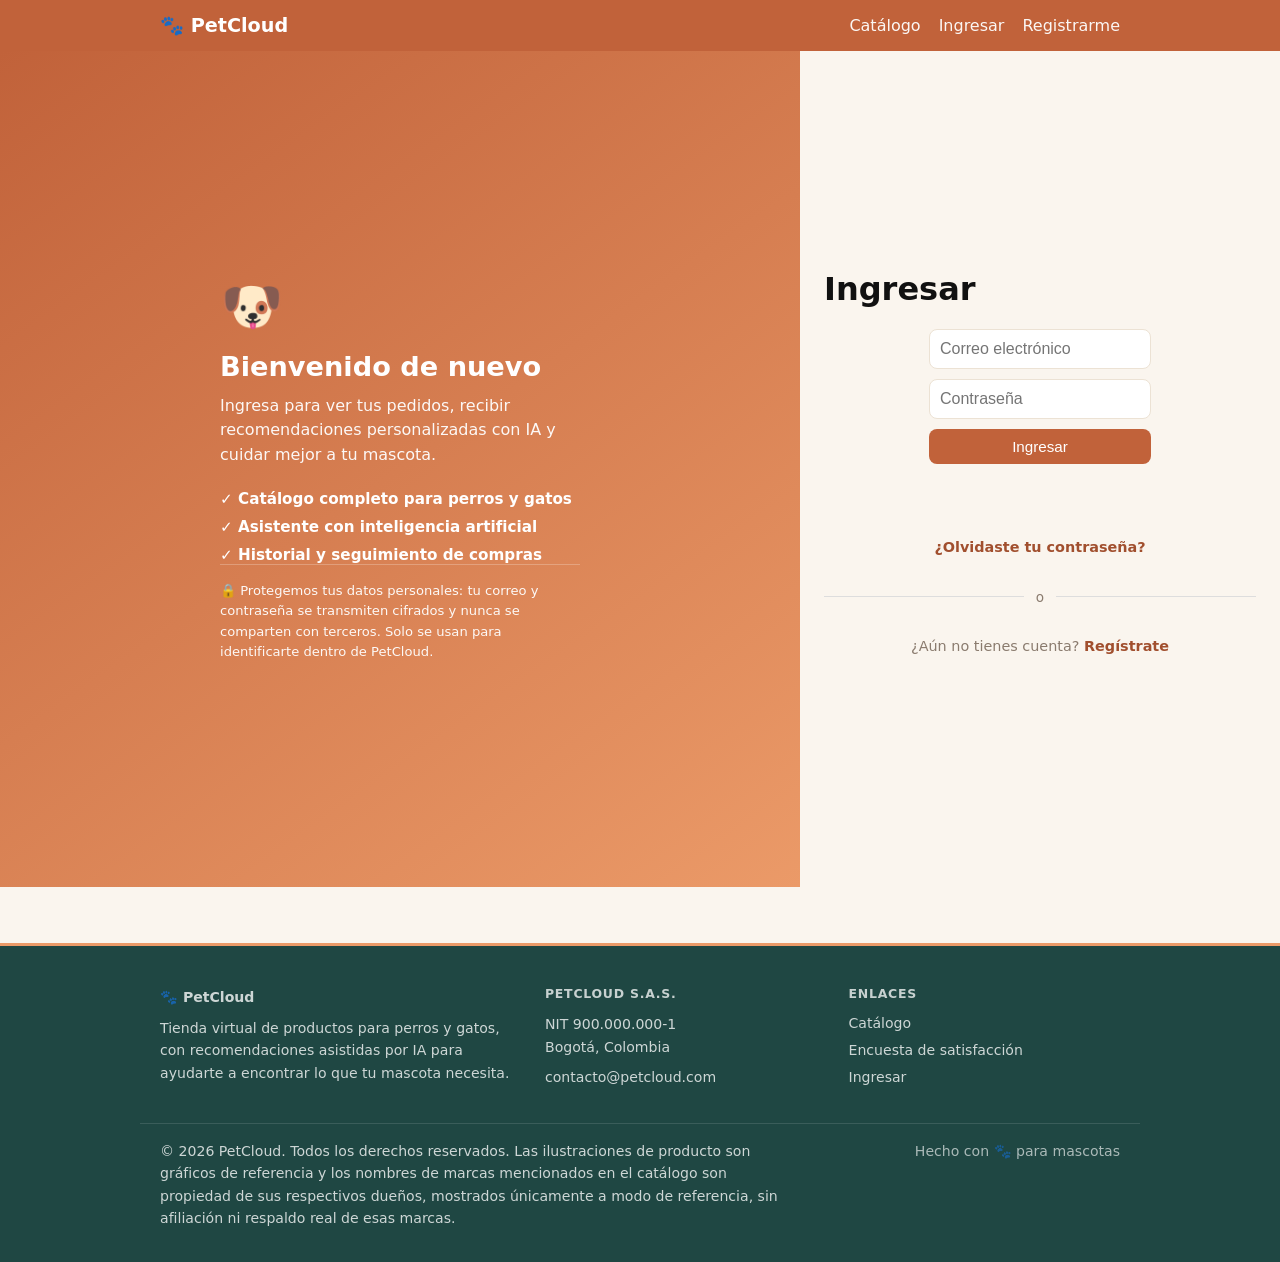
==== commit 0a14f6a4: "Hace el sitio responsive y rellena los paneles laterales - Agrega <meta name="viewport"> en las 10 p" ====
--- a/frontend/admin.html
+++ b/frontend/admin.html
@@ -2,12 +2,15 @@
 <html lang="es">
 <head>
   <meta charset="UTF-8" />
+  <meta name="viewport" content="width=device-width, initial-scale=1" />
   <title>PetCloud — Administrador</title>
   <link rel="stylesheet" href="css/styles.css" />
 </head>
 <body>
   <nav id="nav"></nav>
-  <main>
+  <div class="page-shell">
+    <aside class="side-art side-art-left" aria-hidden="true"></aside>
+    <main>
     <h1>Panel de administrador</h1>
     <div id="admin-guard" class="muted">Verificando permisos...</div>
 
@@ -19,6 +22,7 @@
         <button class="tab-btn" data-tab="usuarios">Usuarios</button>
         <button class="tab-btn" data-tab="pedidos">Pedidos</button>
         <button class="tab-btn" data-tab="encuestas">Encuestas</button>
+        <button class="tab-btn" data-tab="incidentes">Incidentes</button>
         <button class="tab-btn" data-tab="auditoria">Auditoría</button>
       </div>
 
@@ -145,6 +149,28 @@
         </table>
       </section>
 
+      <!-- Incidentes -->
+      <section id="tab-incidentes" class="tab-panel">
+        <h2>Gestión de incidentes</h2>
+        <p class="muted">Problemas reportados por clientes o por el propio staff (ej. "no llegó el correo de confirmación"). Prototipo: clasificación, asignación y cierre manual.</p>
+        <div id="incident-stats" class="stats-grid"></div>
+        <div class="filters">
+          <select id="incident-status-filter">
+            <option value="">Todos los estados</option>
+            <option value="abierto">Abiertos</option>
+            <option value="en_progreso">En progreso</option>
+            <option value="resuelto">Resueltos</option>
+            <option value="cerrado">Cerrados</option>
+          </select>
+        </div>
+        <table class="admin-table">
+          <thead>
+            <tr><th>ID</th><th>Título</th><th>Reportado por</th><th>Prioridad</th><th>Estado</th><th>Notas de resolución</th><th>Creado</th><th>Acciones</th></tr>
+          </thead>
+          <tbody id="incident-table-body"></tbody>
+        </table>
+      </section>
+
       <!-- Auditoría -->
       <section id="tab-auditoria" class="tab-panel">
         <h2>Registro de auditoría</h2>
@@ -157,7 +183,9 @@
         </table>
       </section>
     </div>
-  </main>
+    </main>
+    <aside class="side-art side-art-right" aria-hidden="true"></aside>
+  </div>
   <footer id="site-footer" class="site-footer"></footer>
   <script src="js/config.js"></script>
   <script src="js/api.js"></script>
--- a/frontend/css/styles.css
+++ b/frontend/css/styles.css
@@ -30,10 +30,19 @@
   margin: 0 auto;
   padding: 14px 20px;
   display: flex;
+  flex-wrap: wrap;
   justify-content: space-between;
   align-items: center;
+  row-gap: 8px;
 }
 .brand { color: #fff; font-weight: bold; text-decoration: none; font-size: 1.2rem; }
+.nav-links {
+  display: flex;
+  flex-wrap: wrap;
+  align-items: center;
+  justify-content: flex-end;
+  row-gap: 6px;
+}
 .nav-links a, .link-btn {
   color: #fff;
   text-decoration: none;
@@ -43,8 +52,15 @@
   font-size: 1rem;
   cursor: pointer;
   opacity: 0.95;
+  white-space: nowrap;
 }
 .nav-links a:hover, .link-btn:hover { opacity: 1; text-decoration: underline; }
+
+@media (max-width: 760px) {
+  .nav-inner { padding: 12px 16px; }
+  .nav-links { width: 100%; justify-content: flex-start; }
+  .nav-links a, .link-btn { margin: 0 14px 0 0; font-size: 0.92rem; }
+}
 
 main { max-width: 1000px; margin: 30px auto; padding: 0 20px; }
 
@@ -155,7 +171,40 @@
 }
 input:focus { outline: none; border-color: var(--color-accent); }
 
+select {
+  padding: 10px;
+  border: 1px solid var(--color-border);
+  border-radius: 8px;
+  font-size: 1rem;
+  background: var(--color-card);
+  color: #111;
+}
+select:focus { outline: none; border-color: var(--color-accent); }
+
 .error { color: #b3401f; min-height: 1.2em; }
+
+.checkbox-label {
+  display: flex;
+  align-items: center;
+  gap: 8px;
+  font-size: 0.92rem;
+  color: var(--color-text);
+  cursor: pointer;
+}
+.checkbox-label input[type="checkbox"] { width: auto; accent-color: var(--color-primary); }
+
+.pet-fields {
+  display: flex;
+  flex-direction: column;
+  gap: 10px;
+  margin: 0;
+  padding: 14px;
+  border: 1px solid var(--color-border);
+  border-radius: 10px;
+  background: var(--color-bg);
+}
+.pet-fields[hidden] { display: none; }
+.field-label { font-size: 0.82rem; color: var(--color-muted); margin-bottom: -4px; }
 
 /* Paginas de login / registro: panel visual + formulario */
 .auth-page {
@@ -240,6 +289,17 @@
 }
 .profile-section h2 { margin-top: 0; font-size: 1.1rem; }
 .profile-section form { display: flex; flex-direction: column; gap: 16px; }
+
+.pets-list { display: flex; flex-direction: column; gap: 10px; margin-bottom: 16px; }
+.pet-card {
+  border: 1px solid var(--color-border);
+  border-radius: 10px;
+  padding: 12px 14px;
+  background: var(--color-bg);
+}
+.pet-card-name { font-weight: 600; margin: 0 0 4px; }
+.pet-card p { margin: 2px 0; font-size: 0.88rem; }
+#pet-form.pet-fields { gap: 10px; }
 
 /* Agrupa cada etiqueta con su campo (antes quedaban sueltas en la misma
    columna flex, con la misma separacion entre una etiqueta y su propio
@@ -646,13 +706,16 @@
   background: var(--color-card);
   color: #000;
 }
-.filters input[type="search"] { flex: 1 1 200px; }
+.filters select { flex: 1 1 170px; }
+.filters input[type="search"] { flex: 3 1 220px; }
+.filters #filter-clear { flex: 0 0 auto; margin-left: auto; }
 .price-filter {
+  flex: 1 1 200px;
   display: flex;
   align-items: center;
   gap: 6px;
 }
-.price-filter input[type="number"] { width: 110px; }
+.price-filter input[type="number"] { flex: 1 1 90px; min-width: 70px; }
 .price-filter-sep { color: var(--color-muted); }
 
 /* Etiquetas de marca / tipo de mascota en la tarjeta */
@@ -790,12 +853,17 @@
 @media (max-width: 600px) {
   main { padding: 0 14px; }
   .grid { grid-template-columns: repeat(auto-fill, minmax(150px, 1fr)); gap: 12px; }
-  .filters { flex-direction: column; }
-  .filters input[type="search"] { flex: 1 1 auto; }
+  .filters { flex-direction: column; align-items: stretch; }
+  .filters select,
+  .filters input[type="search"],
+  .price-filter { flex: 1 1 auto; }
+  .filters #filter-clear { margin-left: 0; width: 100%; }
+  .price-filter input[type="number"] { flex: 1 1 0; }
   .inline-form { flex-direction: column; align-items: stretch; }
   .inline-form input, .inline-form select { flex: 1 1 auto; }
   .admin-table { display: block; overflow-x: auto; white-space: nowrap; }
   .tabs { overflow-x: auto; flex-wrap: nowrap; }
+  .stats-grid { grid-template-columns: repeat(2, 1fr); }
 }
 
 /* ---------------------------------------------------------------------
@@ -884,7 +952,7 @@
 }
 .side-art {
   background-repeat: repeat-y;
-  background-size: 220px 600px;
+  background-size: 190px 400px;
 }
 .side-art-left {
   background-image:
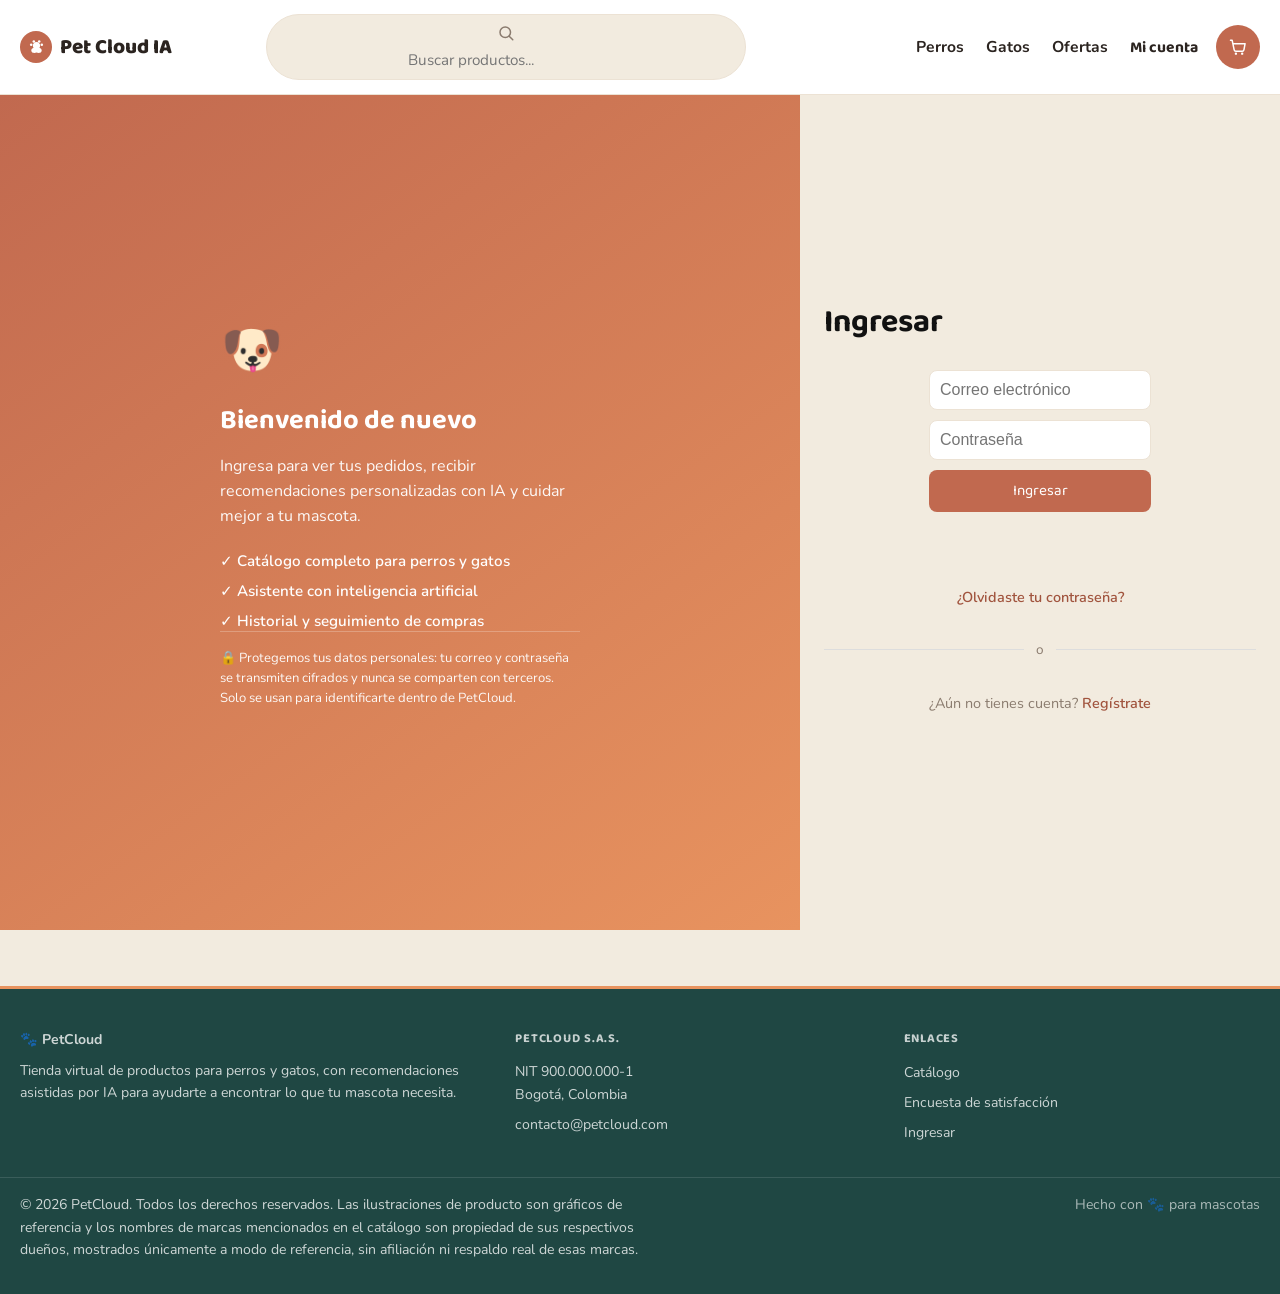
==== commit 5a638810: "Rediseña el frontend siguiendo el mockup de referencia Reestructura la identidad visual de todo el s" ====
--- a/frontend/admin.html
+++ b/frontend/admin.html
@@ -8,9 +8,7 @@
 </head>
 <body>
   <nav id="nav"></nav>
-  <div class="page-shell">
-    <aside class="side-art side-art-left" aria-hidden="true"></aside>
-    <main>
+  <main>
     <h1>Panel de administrador</h1>
     <div id="admin-guard" class="muted">Verificando permisos...</div>
 
@@ -184,8 +182,6 @@
       </section>
     </div>
     </main>
-    <aside class="side-art side-art-right" aria-hidden="true"></aside>
-  </div>
   <footer id="site-footer" class="site-footer"></footer>
   <script src="js/config.js"></script>
   <script src="js/api.js"></script>
--- a/frontend/css/styles.css
+++ b/frontend/css/styles.css
@@ -1,128 +1,282 @@
+@import url("https://fonts.googleapis.com/css2?family=Baloo+2:wght@500;600;700;800&family=Nunito:wght@400;600;700;800&display=swap");
+
 * { box-sizing: border-box; }
 
 :root {
-  --color-primary: #c1623a;
-  --color-primary-dark: #a14f2e;
-  --color-accent: #eb9a68;
-  --color-accent-light: #f6c9a8;
-  --color-bg: #faf5ee;
+  /* Paleta renovada: terracota solido (sin degradados) + crema calido,
+     al estilo del mockup de referencia (nav blanco, hero en bloque solido,
+     circulos de categoria en durazno). */
+  --color-primary: #c1694f;
+  --color-primary-dark: #a1543e;
+  --color-accent: #e8935f;
+  --color-accent-light: #f6d9c2;
+  --color-bg: #f2ebdf;
   --color-card: #ffffff;
   --color-text: #2b2420;
   --color-muted: #8a7b6e;
   --color-border: #ece2d4;
-  /* Acento complementario (verde azulado profundo), usado con moderacion
-     para que el slide superior y el pie de pagina no se sientan "todo
-     del mismo tono naranja": un contrapunto frio sobre la paleta calida. */
   --color-ink: #1f4743;
   --color-ink-light: #3c6d66;
+  --font-display: "Baloo 2", "Nunito", system-ui, sans-serif;
+  --font-body: "Nunito", system-ui, -apple-system, sans-serif;
+  --radius-lg: 22px;
+  --radius-md: 14px;
 }
 
 body {
   margin: 0;
-  font-family: system-ui, -apple-system, sans-serif;
+  font-family: var(--font-body);
   background: var(--color-bg);
   color: var(--color-text);
 }
 
-nav { background: var(--color-primary); }
+h1, h2, h3, .brand, .hero-cta, .category-label, button {
+  font-family: var(--font-display);
+}
+
+/* Barra de navegacion: fondo blanco, buscador en pildora y acceso al
+   carrito como boton circular, al estilo del mockup. */
+nav {
+  background: var(--color-card);
+  box-shadow: 0 1px 0 var(--color-border);
+  position: sticky;
+  top: 0;
+  z-index: 50;
+}
 .nav-inner {
-  max-width: 1000px;
+  max-width: 1300px;
   margin: 0 auto;
   padding: 14px 20px;
   display: flex;
   flex-wrap: wrap;
-  justify-content: space-between;
-  align-items: center;
-  row-gap: 8px;
-}
-.brand { color: #fff; font-weight: bold; text-decoration: none; font-size: 1.2rem; }
+  align-items: center;
+  gap: 18px;
+  row-gap: 10px;
+}
+.brand {
+  color: var(--color-text);
+  font-weight: 800;
+  text-decoration: none;
+  font-size: 1.3rem;
+  display: flex;
+  align-items: center;
+  gap: 8px;
+  white-space: nowrap;
+}
+.brand-mark {
+  width: 32px;
+  height: 32px;
+  border-radius: 50%;
+  background: var(--color-primary);
+  color: #fff;
+  display: flex;
+  align-items: center;
+  justify-content: center;
+  flex-shrink: 0;
+}
+.brand-mark svg { width: 19px; height: 19px; }
+
+.nav-search {
+  flex: 1 1 220px;
+  max-width: 480px;
+  display: flex;
+  align-items: center;
+  gap: 8px;
+  background: var(--color-bg);
+  border: 1px solid var(--color-border);
+  border-radius: 999px;
+  padding: 9px 14px;
+}
+.nav-search-icon { width: 18px; height: 18px; color: var(--color-muted); flex-shrink: 0; }
+.nav-search input {
+  border: none;
+  background: none;
+  padding: 0;
+  flex: 1;
+  font-size: 0.95rem;
+  font-family: var(--font-body);
+  color: var(--color-text);
+}
+.nav-search input:focus { outline: none; }
+.nav-search-clear {
+  border: none;
+  background: var(--color-border);
+  color: var(--color-muted);
+  width: 20px;
+  height: 20px;
+  border-radius: 50%;
+  display: flex;
+  align-items: center;
+  justify-content: center;
+  font-size: 0.9rem;
+  line-height: 1;
+  cursor: pointer;
+  padding: 0;
+  flex-shrink: 0;
+}
+
 .nav-links {
   display: flex;
   flex-wrap: wrap;
   align-items: center;
-  justify-content: flex-end;
-  row-gap: 6px;
-}
-.nav-links a, .link-btn {
-  color: #fff;
+  gap: 22px;
+  margin-left: auto;
+}
+.nav-links a, .nav-links .link-btn {
+  color: var(--color-text);
   text-decoration: none;
-  margin-left: 18px;
   background: none;
   border: none;
-  font-size: 1rem;
+  font-size: 0.98rem;
+  font-weight: 700;
   cursor: pointer;
-  opacity: 0.95;
   white-space: nowrap;
-}
-.nav-links a:hover, .link-btn:hover { opacity: 1; text-decoration: underline; }
+  padding: 0;
+}
+.nav-links a:hover, .nav-links .link-btn:hover { color: var(--color-primary-dark); }
+
+.nav-account { position: relative; }
+.nav-account-menu {
+  position: absolute;
+  top: calc(100% + 12px);
+  right: 0;
+  background: var(--color-card);
+  border: 1px solid var(--color-border);
+  border-radius: var(--radius-md);
+  box-shadow: 0 12px 28px rgba(43, 36, 32, 0.14);
+  padding: 8px;
+  display: flex;
+  flex-direction: column;
+  min-width: 190px;
+  z-index: 60;
+}
+.nav-account-menu a, .nav-account-menu .link-btn {
+  display: block;
+  width: 100%;
+  text-align: left;
+  padding: 9px 12px;
+  border-radius: 8px;
+  font-weight: 600;
+  font-size: 0.92rem;
+  color: var(--color-text);
+  text-decoration: none;
+}
+.nav-account-menu a:hover, .nav-account-menu .link-btn:hover { background: var(--color-bg); color: var(--color-primary-dark); }
+
+.nav-cart {
+  width: 44px;
+  height: 44px;
+  border-radius: 50%;
+  background: var(--color-primary);
+  display: flex;
+  align-items: center;
+  justify-content: center;
+  flex-shrink: 0;
+  transition: background 0.15s ease;
+}
+.nav-cart svg { width: 20px; height: 20px; }
+.nav-cart:hover { background: var(--color-primary-dark); }
 
 @media (max-width: 760px) {
   .nav-inner { padding: 12px 16px; }
-  .nav-links { width: 100%; justify-content: flex-start; }
-  .nav-links a, .link-btn { margin: 0 14px 0 0; font-size: 0.92rem; }
-}
-
-main { max-width: 1000px; margin: 30px auto; padding: 0 20px; }
-
-/* Hero del catalogo: gradiente de tres paradas (tinte frio -> calido) mas
-   un resplandor radial suave, para que no se sienta un degradado plano de
-   un solo tono. El titular usa el crema de fondo en vez de blanco puro,
-   para que el acento calido siga leyendose "de marca" incluso en el
-   bloque mas oscuro de la pagina. */
+  .nav-search { order: 3; flex-basis: 100%; max-width: none; }
+  .nav-links { gap: 14px; }
+}
+
+main { max-width: 1300px; margin: 30px auto; padding: 0 20px; }
+
+/* Hero del catalogo: bloque solido en terracota con esquinas redondeadas,
+   texto a la izquierda e ilustracion a la derecha, al estilo del mockup
+   de referencia (sin degradados ni huellitas de fondo). */
+.home-shell { max-width: 1300px; margin: 24px auto 0; padding: 0 20px; }
+
 .hero {
-  position: relative;
+  background: var(--color-primary);
+  border-radius: var(--radius-lg);
+  padding: 44px 48px;
+  display: flex;
+  align-items: center;
+  justify-content: space-between;
+  gap: 32px;
+  color: #fff;
   overflow: hidden;
-  background:
-    radial-gradient(ellipse 60% 90% at 85% 0%, rgba(246, 201, 168, 0.35) 0%, transparent 60%),
-    linear-gradient(115deg, var(--color-ink) 0%, var(--color-primary-dark) 48%, var(--color-primary) 100%);
-  color: var(--color-bg);
-  padding: 48px 20px;
-  text-align: center;
-}
-.hero-inner { position: relative; max-width: 700px; margin: 0 auto; z-index: 1; }
+}
+.hero-text { max-width: 480px; }
 .hero h1 {
-  margin: 0 0 10px;
-  font-size: 2.1rem;
+  margin: 0 0 14px;
+  font-size: 2.5rem;
   font-weight: 800;
-  letter-spacing: -0.01em;
-  color: var(--color-bg);
-}
-.hero p { margin: 0 0 18px; opacity: 0.92; font-size: 1.02rem; }
-.hero-badges {
-  display: flex;
+  line-height: 1.15;
+  color: #fff;
+}
+.hero-text p { margin: 0 0 22px; font-size: 1.08rem; font-weight: 700; opacity: 0.95; }
+.hero-cta {
+  display: inline-block;
+  background: var(--color-accent-light);
+  color: var(--color-primary-dark);
+  text-decoration: none;
+  font-weight: 700;
+  font-size: 1rem;
+  padding: 12px 26px;
+  border-radius: 999px;
+  transition: transform 0.15s ease, background 0.15s ease;
+}
+.hero-cta:hover { background: #fff; transform: translateY(-1px); }
+
+.hero-image {
+  flex: 0 0 auto;
+  width: 320px;
+  max-width: 40%;
+  aspect-ratio: 320 / 220;
+  background: rgba(255, 255, 255, 0.16);
+  border-radius: var(--radius-md);
+  display: flex;
+  align-items: center;
+  justify-content: center;
+  overflow: hidden;
+}
+.hero-illustration { width: 100%; height: 100%; }
+
+.category-row {
+  display: flex;
+  justify-content: center;
+  gap: 56px;
+  padding: 36px 20px 8px;
   flex-wrap: wrap;
-  justify-content: center;
+}
+.category-item {
+  display: flex;
+  flex-direction: column;
+  align-items: center;
   gap: 10px;
-}
-.hero-badges span {
-  background: rgba(255, 255, 255, 0.12);
-  border: 1px solid rgba(246, 201, 168, 0.45);
-  border-radius: 999px;
-  padding: 6px 14px;
-  font-size: 0.85rem;
-  font-weight: 600;
-  backdrop-filter: blur(2px);
-}
-.hero-deco {
-  position: absolute;
-  top: 50%;
-  transform: translateY(-50%);
-  font-size: 9rem;
-  opacity: 0.12;
-  pointer-events: none;
-  z-index: 0;
-}
-.hero-deco-left { left: -30px; transform: translateY(-50%) rotate(-18deg); }
-.hero-deco-right { right: -30px; transform: translateY(-50%) rotate(18deg); }
+  text-decoration: none;
+  color: var(--color-text);
+}
+.category-circle {
+  width: 76px;
+  height: 76px;
+  border-radius: 50%;
+  background: var(--color-accent-light);
+  display: flex;
+  align-items: center;
+  justify-content: center;
+  transition: transform 0.15s ease, background 0.15s ease;
+}
+.category-circle svg { width: 38px; height: 38px; }
+.category-item:hover .category-circle { background: var(--color-accent); transform: translateY(-2px); }
+.category-label { font-weight: 700; font-size: 1.02rem; }
 
 .section-title { margin-top: 0; color: #111; }
 
-@media (max-width: 640px) {
-  .hero-deco { display: none; }
-  .hero h1 { font-size: 1.5rem; }
-}
-
-.grid { display: grid; grid-template-columns: repeat(auto-fill, minmax(220px, 1fr)); gap: 16px; align-items: stretch; }
+@media (max-width: 760px) {
+  .hero { flex-direction: column; text-align: center; padding: 32px 24px; }
+  .hero-text { max-width: none; }
+  .hero h1 { font-size: 1.8rem; }
+  .hero-image { width: 100%; max-width: none; }
+  .category-row { gap: 32px; }
+}
+
+.grid { display: grid; grid-template-columns: repeat(auto-fit, minmax(220px, 1fr)); gap: 16px; align-items: stretch; }
 
 .card {
   background: var(--color-card);
@@ -362,37 +516,43 @@
   font-weight: 600;
 }
 
-/* Círculos de categoría, al estilo del mockup */
-.category-circle {
-  width: 64px;
-  height: 64px;
-  border-radius: 50%;
-  background: var(--color-accent-light);
-  display: flex;
-  align-items: center;
-  justify-content: center;
-  margin: 0 auto 8px;
-}
-
-/* Widget flotante del asistente IA */
-#chat-toggle {
+/* Widget flotante del asistente IA: boton circular + globo "Habla con Pet-IA" */
+#chat-toggle-wrap {
   position: fixed;
   right: 20px;
   bottom: 20px;
+  z-index: 1000;
+  display: flex;
+  align-items: center;
+  gap: 10px;
+}
+#chat-toggle-bubble {
+  background: #fff;
+  color: var(--color-text);
+  font-weight: 700;
+  font-size: 0.88rem;
+  padding: 9px 16px;
+  border-radius: 999px;
+  box-shadow: 0 6px 16px rgba(43, 36, 32, 0.16);
+  white-space: nowrap;
+}
+#chat-toggle-bubble.hidden { display: none; }
+#chat-toggle {
+  position: relative;
   width: 62px;
   height: 62px;
   border-radius: 50%;
   border: none;
-  background: linear-gradient(135deg, var(--color-accent) 0%, var(--color-primary) 55%, var(--color-primary-dark) 100%);
+  background: var(--color-primary);
   color: #fff;
   font-size: 1.7rem;
   cursor: pointer;
   box-shadow: 0 6px 18px rgba(161, 79, 46, 0.4);
-  z-index: 1000;
   display: flex;
   align-items: center;
   justify-content: center;
   transition: transform 0.15s ease, box-shadow 0.15s ease;
+  flex-shrink: 0;
 }
 #chat-toggle:hover {
   transform: scale(1.08);
@@ -531,7 +691,8 @@
     left: 10px;
     width: auto;
   }
-  #chat-toggle { right: 16px; }
+  #chat-toggle-wrap { right: 16px; }
+  #chat-toggle-bubble { display: none; }
 }
 
 /* Utilidad general */
@@ -657,7 +818,7 @@
 
 .stats-grid {
   display: grid;
-  grid-template-columns: repeat(auto-fill, minmax(130px, 1fr));
+  grid-template-columns: repeat(auto-fit, minmax(130px, 1fr));
   gap: 12px;
   margin-bottom: 24px;
 }
@@ -852,7 +1013,7 @@
 /* Responsive: celulares */
 @media (max-width: 600px) {
   main { padding: 0 14px; }
-  .grid { grid-template-columns: repeat(auto-fill, minmax(150px, 1fr)); gap: 12px; }
+  .grid { grid-template-columns: repeat(auto-fit, minmax(150px, 1fr)); gap: 12px; }
   .filters { flex-direction: column; align-items: stretch; }
   .filters select,
   .filters input[type="search"],
@@ -879,7 +1040,7 @@
   border-top: 3px solid var(--color-accent);
 }
 .site-footer-inner {
-  max-width: 1000px;
+  max-width: 1300px;
   margin: 0 auto;
   padding: 40px 20px 26px;
   display: grid;
@@ -915,7 +1076,7 @@
 }
 .site-footer-links a:hover { color: var(--color-accent); text-decoration: underline; }
 .site-footer-bottom {
-  max-width: 1000px;
+  max-width: 1300px;
   margin: 0 auto;
   padding: 16px 20px 24px;
   border-top: 1px solid rgba(255, 255, 255, 0.12);
@@ -934,39 +1095,3 @@
   .site-footer-bottom { flex-direction: column; }
 }
 
-/* ---------------------------------------------------------------------
-   Relleno lateral de paginas "simples" (perfil, carrito, pedidos,
-   encuesta) y del catalogo debajo del hero: en pantallas anchas, a los
-   lados del contenido central de 1000px quedaba fondo vacio. Se agregan
-   dos fotos reales (ya usadas en el catalogo) atenuadas con un degradado
-   hacia el color de fondo, para que no compitan con el contenido. Se
-   ocultan por debajo de 1300px, que es donde de todas formas casi no
-   queda espacio sobrante.
---------------------------------------------------------------------- */
-.page-shell { display: flex; align-items: stretch; }
-.page-shell > main { flex: 0 1 1000px; }
-.side-art {
-  flex: 1 1 0%;
-  background-size: cover;
-  background-position: center;
-}
-.side-art {
-  background-repeat: repeat-y;
-  background-size: 190px 400px;
-}
-.side-art-left {
-  background-image:
-    linear-gradient(to right, rgba(250, 245, 238, 0.35), rgba(250, 245, 238, 0.1)),
-    linear-gradient(to right, transparent 0%, var(--color-bg) 96%),
-    url("data:image/svg+xml,%3Csvg%20xmlns%3D%27http%3A//www.w3.org/2000/svg%27%20width%3D%27220%27%20height%3D%27600%27%20viewBox%3D%270%200%20220%20600%27%3E%20%3Cg%20transform%3D%27translate%28110%2C70%29%27%3E%20%3Cellipse%20cx%3D%270%27%20cy%3D%2725%27%20rx%3D%2728%27%20ry%3D%2722%27%20fill%3D%27%23c1623a%27%20stroke%3D%27%231f1a16%27%20stroke-width%3D%274%27/%3E%20%3Ccircle%20cx%3D%27-30%27%20cy%3D%27-10%27%20r%3D%2712%27%20fill%3D%27%23c1623a%27%20stroke%3D%27%231f1a16%27%20stroke-width%3D%274%27/%3E%20%3Ccircle%20cx%3D%27-10%27%20cy%3D%27-25%27%20r%3D%2712%27%20fill%3D%27%23c1623a%27%20stroke%3D%27%231f1a16%27%20stroke-width%3D%274%27/%3E%20%3Ccircle%20cx%3D%2714%27%20cy%3D%27-25%27%20r%3D%2712%27%20fill%3D%27%23c1623a%27%20stroke%3D%27%231f1a16%27%20stroke-width%3D%274%27/%3E%20%3Ccircle%20cx%3D%2732%27%20cy%3D%27-8%27%20r%3D%2712%27%20fill%3D%27%23c1623a%27%20stroke%3D%27%231f1a16%27%20stroke-width%3D%274%27/%3E%20%3C/g%3E%20%3Cg%20transform%3D%27translate%28110%2C290%29%27%3E%20%3Crect%20x%3D%27-40%27%20y%3D%27-8%27%20width%3D%2780%27%20height%3D%2716%27%20rx%3D%278%27%20fill%3D%27%23eb9a68%27%20stroke%3D%27%231f1a16%27%20stroke-width%3D%274%27/%3E%20%3Ccircle%20cx%3D%27-40%27%20cy%3D%27-10%27%20r%3D%2710%27%20fill%3D%27%23eb9a68%27%20stroke%3D%27%231f1a16%27%20stroke-width%3D%274%27/%3E%20%3Ccircle%20cx%3D%27-40%27%20cy%3D%2710%27%20r%3D%2710%27%20fill%3D%27%23eb9a68%27%20stroke%3D%27%231f1a16%27%20stroke-width%3D%274%27/%3E%20%3Ccircle%20cx%3D%2740%27%20cy%3D%27-10%27%20r%3D%2710%27%20fill%3D%27%23eb9a68%27%20stroke%3D%27%231f1a16%27%20stroke-width%3D%274%27/%3E%20%3Ccircle%20cx%3D%2740%27%20cy%3D%2710%27%20r%3D%2710%27%20fill%3D%27%23eb9a68%27%20stroke%3D%27%231f1a16%27%20stroke-width%3D%274%27/%3E%20%3C/g%3E%20%3Cg%20transform%3D%27translate%28110%2C500%29%27%3E%20%3Cellipse%20cx%3D%270%27%20cy%3D%270%27%20rx%3D%2735%27%20ry%3D%2720%27%20fill%3D%27%231f4743%27%20stroke%3D%27%231f1a16%27%20stroke-width%3D%274%27/%3E%20%3Cpath%20d%3D%27M35%2C0%20L58%2C-16%20L58%2C16%20Z%27%20fill%3D%27%231f4743%27%20stroke%3D%27%231f1a16%27%20stroke-width%3D%274%27/%3E%20%3Ccircle%20cx%3D%27-18%27%20cy%3D%27-4%27%20r%3D%273%27%20fill%3D%27%231f1a16%27/%3E%20%3C/g%3E%20%3C/svg%3E");
-}
-.side-art-right {
-  background-image:
-    linear-gradient(to left, rgba(250, 245, 238, 0.35), rgba(250, 245, 238, 0.1)),
-    linear-gradient(to left, transparent 0%, var(--color-bg) 96%),
-    url("data:image/svg+xml,%3Csvg%20xmlns%3D%27http%3A//www.w3.org/2000/svg%27%20width%3D%27220%27%20height%3D%27600%27%20viewBox%3D%270%200%20220%20600%27%3E%20%3Cg%20transform%3D%27translate%28110%2C70%29%27%3E%20%3Cellipse%20cx%3D%270%27%20cy%3D%2725%27%20rx%3D%2728%27%20ry%3D%2722%27%20fill%3D%27%231f4743%27%20stroke%3D%27%231f1a16%27%20stroke-width%3D%274%27/%3E%20%3Ccircle%20cx%3D%27-30%27%20cy%3D%27-10%27%20r%3D%2712%27%20fill%3D%27%231f4743%27%20stroke%3D%27%231f1a16%27%20stroke-width%3D%274%27/%3E%20%3Ccircle%20cx%3D%27-10%27%20cy%3D%27-25%27%20r%3D%2712%27%20fill%3D%27%231f4743%27%20stroke%3D%27%231f1a16%27%20stroke-width%3D%274%27/%3E%20%3Ccircle%20cx%3D%2714%27%20cy%3D%27-25%27%20r%3D%2712%27%20fill%3D%27%231f4743%27%20stroke%3D%27%231f1a16%27%20stroke-width%3D%274%27/%3E%20%3Ccircle%20cx%3D%2732%27%20cy%3D%27-8%27%20r%3D%2712%27%20fill%3D%27%231f4743%27%20stroke%3D%27%231f1a16%27%20stroke-width%3D%274%27/%3E%20%3C/g%3E%20%3Cg%20transform%3D%27translate%28110%2C290%29%27%3E%20%3Crect%20x%3D%27-40%27%20y%3D%27-8%27%20width%3D%2780%27%20height%3D%2716%27%20rx%3D%278%27%20fill%3D%27%23eb9a68%27%20stroke%3D%27%231f1a16%27%20stroke-width%3D%274%27/%3E%20%3Ccircle%20cx%3D%27-40%27%20cy%3D%27-10%27%20r%3D%2710%27%20fill%3D%27%23eb9a68%27%20stroke%3D%27%231f1a16%27%20stroke-width%3D%274%27/%3E%20%3Ccircle%20cx%3D%27-40%27%20cy%3D%2710%27%20r%3D%2710%27%20fill%3D%27%23eb9a68%27%20stroke%3D%27%231f1a16%27%20stroke-width%3D%274%27/%3E%20%3Ccircle%20cx%3D%2740%27%20cy%3D%27-10%27%20r%3D%2710%27%20fill%3D%27%23eb9a68%27%20stroke%3D%27%231f1a16%27%20stroke-width%3D%274%27/%3E%20%3Ccircle%20cx%3D%2740%27%20cy%3D%2710%27%20r%3D%2710%27%20fill%3D%27%23eb9a68%27%20stroke%3D%27%231f1a16%27%20stroke-width%3D%274%27/%3E%20%3C/g%3E%20%3Cg%20transform%3D%27translate%28110%2C500%29%27%3E%20%3Cellipse%20cx%3D%270%27%20cy%3D%270%27%20rx%3D%2735%27%20ry%3D%2720%27%20fill%3D%27%23c1623a%27%20stroke%3D%27%231f1a16%27%20stroke-width%3D%274%27/%3E%20%3Cpath%20d%3D%27M35%2C0%20L58%2C-16%20L58%2C16%20Z%27%20fill%3D%27%23c1623a%27%20stroke%3D%27%231f1a16%27%20stroke-width%3D%274%27/%3E%20%3Ccircle%20cx%3D%27-18%27%20cy%3D%27-4%27%20r%3D%273%27%20fill%3D%27%231f1a16%27/%3E%20%3C/g%3E%20%3C/svg%3E");
-}
-@media (max-width: 1300px) {
-  .page-shell { display: block; }
-  .side-art { display: none; }
-}
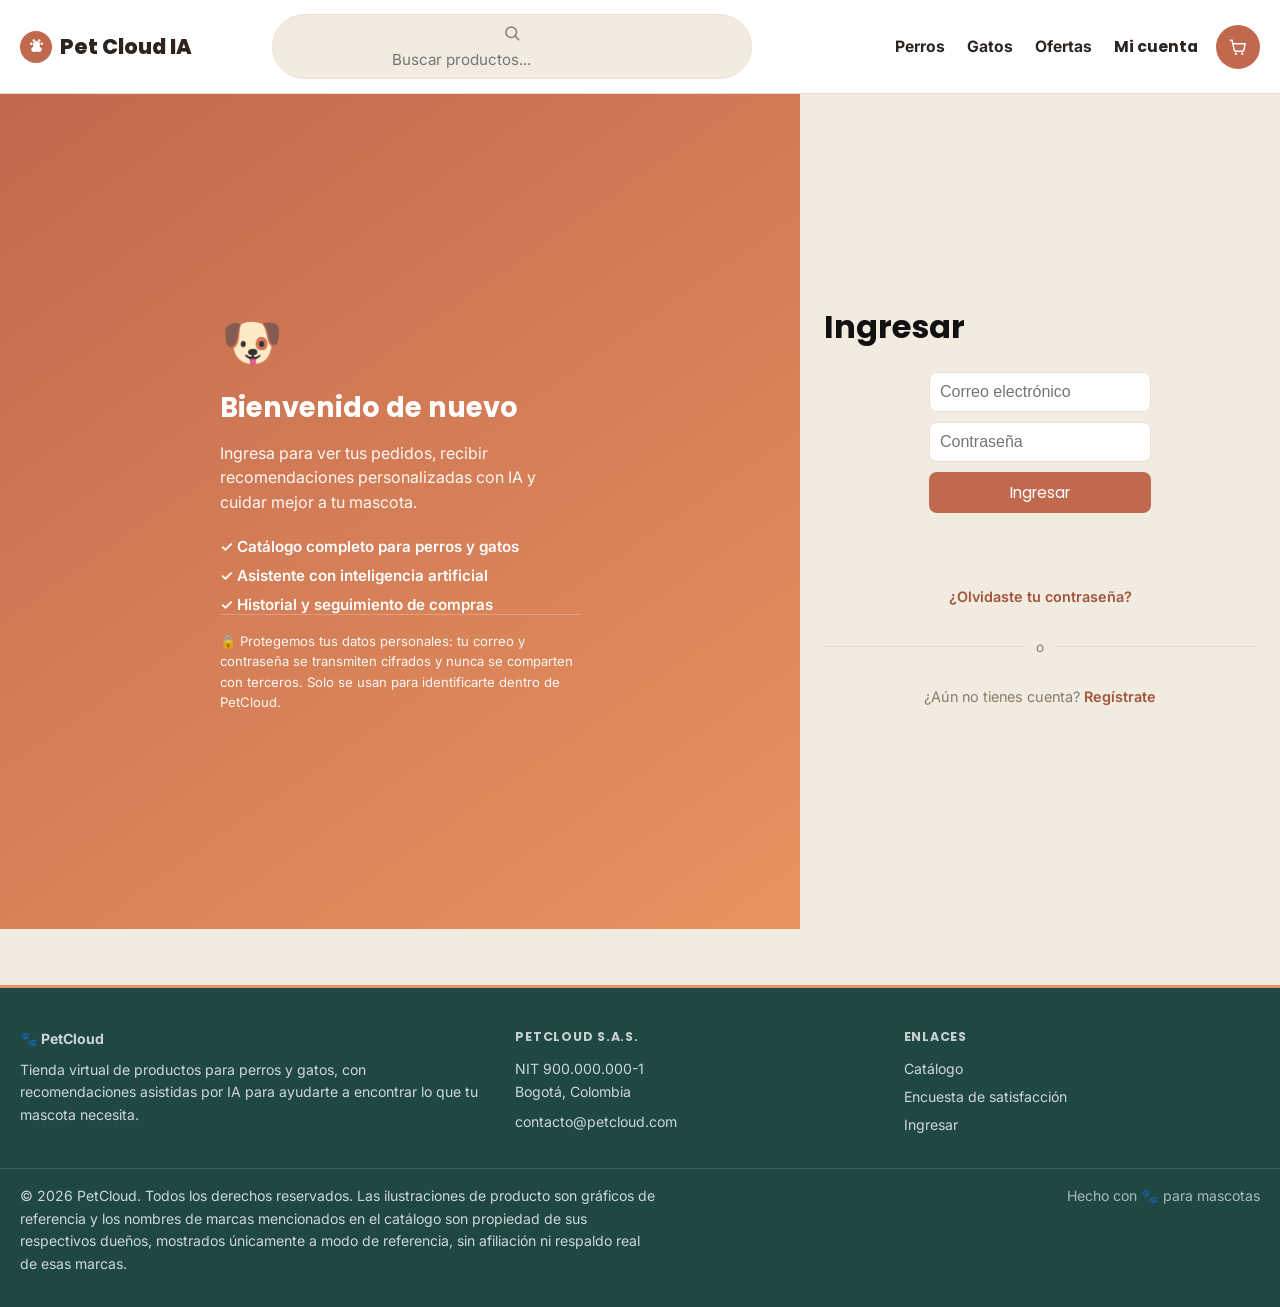
==== commit 121c9cb9: "Mejora imagenes de producto, tablas tipo data table, encuesta y tipografia - Imagenes de producto: r" ====
--- a/frontend/admin.html
+++ b/frontend/admin.html
@@ -188,6 +188,7 @@
   <script src="js/nav.js"></script>
   <script src="js/chat.js"></script>
   <script src="js/admin.js"></script>
+  <script src="js/datatable.js"></script>
   <script src="js/footer.js"></script>
 </body>
 </html>
--- a/frontend/css/styles.css
+++ b/frontend/css/styles.css
@@ -1,4 +1,4 @@
-@import url("https://fonts.googleapis.com/css2?family=Baloo+2:wght@500;600;700;800&family=Nunito:wght@400;600;700;800&display=swap");
+@import url("https://fonts.googleapis.com/css2?family=Poppins:wght@500;600;700;800&family=Inter:wght@400;500;600;700&display=swap");
 
 * { box-sizing: border-box; }
 
@@ -17,8 +17,8 @@
   --color-border: #ece2d4;
   --color-ink: #1f4743;
   --color-ink-light: #3c6d66;
-  --font-display: "Baloo 2", "Nunito", system-ui, sans-serif;
-  --font-body: "Nunito", system-ui, -apple-system, sans-serif;
+  --font-display: "Poppins", "Inter", system-ui, sans-serif;
+  --font-body: "Inter", system-ui, -apple-system, sans-serif;
   --radius-lg: 22px;
   --radius-md: 14px;
 }
@@ -464,9 +464,29 @@
 
 .total { font-size: 1.2rem; font-weight: bold; margin: 16px 0; color: var(--color-primary-dark); }
 
-.cart-table { width: 100%; border-collapse: collapse; margin-bottom: 16px; }
-.cart-table th, .cart-table td { text-align: left; padding: 10px 8px; border-bottom: 1px solid var(--color-border); }
-.cart-table th { color: var(--color-muted); font-weight: 600; }
+.cart-table {
+  width: 100%;
+  border-collapse: separate;
+  border-spacing: 0;
+  margin-bottom: 16px;
+  background: var(--color-card);
+  border: 1px solid var(--color-border);
+  border-radius: var(--radius-md);
+  overflow: hidden;
+  box-shadow: 0 2px 10px rgba(43, 36, 32, 0.05);
+}
+.cart-table th, .cart-table td { text-align: left; padding: 12px 14px; border-bottom: 1px solid var(--color-border); }
+.cart-table th {
+  background: var(--color-bg);
+  color: var(--color-text);
+  font-weight: 700;
+  font-size: 0.76rem;
+  letter-spacing: 0.04em;
+  text-transform: uppercase;
+  border-bottom: 2px solid var(--color-border);
+}
+.cart-table tbody tr:nth-child(even) { background: rgba(193, 105, 79, 0.04); }
+.cart-table tbody tr:last-child td { border-bottom: none; }
 
 /* Control +/- de cantidad en el carrito */
 .qty-stepper { display: inline-flex; align-items: center; gap: 8px; }
@@ -726,34 +746,65 @@
 .survey-cta:hover,
 .pay-btn:hover { background: var(--color-primary-dark); }
 
-/* Encuesta de satisfacción (escala Likert) */
+/* Encuesta de satisfacción (escala Likert): cada seccion es una tarjeta
+   propia con su titulo, y cada pregunta usa chips numerados en vez de
+   radios sueltos (mas facil de leer y de tocar en celular). */
 .survey-form {
-  max-width: 560px;
+  max-width: 640px;
   margin: 0;
+  gap: 20px;
 }
 .survey-form fieldset {
-  border: 1px solid var(--color-border);
-  border-radius: 10px;
-  padding: 14px 16px;
-  margin: 0 0 16px;
+  border: none;
+  background: var(--color-card);
+  border-radius: var(--radius-md);
+  padding: 22px 24px;
+  margin: 0;
+  box-shadow: 0 2px 10px rgba(43, 36, 32, 0.05);
 }
 .survey-form legend {
-  font-weight: 600;
+  font-family: var(--font-display);
+  font-weight: 700;
+  font-size: 1.05rem;
   color: var(--color-primary-dark);
-  padding: 0 6px;
-}
-.likert-row { margin-bottom: 14px; }
-.likert-row label { display: block; margin-bottom: 6px; font-size: 0.95rem; }
-.likert-scale { display: flex; gap: 14px; }
+  padding: 0 4px 10px 0;
+}
+.likert-row { margin-bottom: 20px; }
+.likert-row:last-child { margin-bottom: 0; }
+.likert-row label { display: block; margin-bottom: 10px; font-size: 0.95rem; font-weight: 600; }
+.likert-scale { display: flex; gap: 10px; flex-wrap: wrap; }
 .likert-option {
-  display: flex;
-  flex-direction: column;
-  align-items: center;
-  gap: 4px;
-  font-size: 0.85rem;
+  position: relative;
+  cursor: pointer;
+}
+.likert-option input[type="radio"] {
+  position: absolute;
+  opacity: 0;
+  width: 1px;
+  height: 1px;
+}
+.likert-option span {
+  display: flex;
+  align-items: center;
+  justify-content: center;
+  width: 42px;
+  height: 42px;
+  border-radius: 50%;
+  background: var(--color-bg);
+  border: 1.5px solid var(--color-border);
   color: var(--color-muted);
-  cursor: pointer;
-}
+  font-weight: 700;
+  font-size: 0.95rem;
+  transition: background 0.15s ease, border-color 0.15s ease, color 0.15s ease, transform 0.1s ease;
+}
+.likert-option:hover span { border-color: var(--color-accent); color: var(--color-primary-dark); }
+.likert-option input[type="radio"]:checked + span {
+  background: var(--color-primary);
+  border-color: var(--color-primary);
+  color: #fff;
+  transform: scale(1.06);
+}
+.likert-option input[type="radio"]:focus-visible + span { outline: 2px solid var(--color-primary-dark); outline-offset: 2px; }
 .survey-form textarea {
   padding: 10px;
   border: 1px solid var(--color-border);
@@ -795,18 +846,61 @@
 }
 .inline-form input { flex: 1 1 160px; }
 
+/* Tablas estilo "data table": contenedor con esquinas redondeadas y
+   sombra suave, encabezado fijo (sticky) con fondo propio, filas
+   alternadas (cebra) y resaltado al pasar el mouse. Las columnas que
+   llevan la clase .sortable-col (agregada por js/datatable.js) se
+   pueden ordenar con un clic. */
 .admin-table {
   width: 100%;
-  border-collapse: collapse;
+  border-collapse: separate;
+  border-spacing: 0;
   margin-bottom: 24px;
   font-size: 0.9rem;
+  background: var(--color-card);
+  border: 1px solid var(--color-border);
+  border-radius: var(--radius-md);
+  overflow: hidden;
+  box-shadow: 0 2px 10px rgba(43, 36, 32, 0.05);
 }
 .admin-table th, .admin-table td {
   text-align: left;
-  padding: 8px 10px;
+  padding: 11px 14px;
   border-bottom: 1px solid var(--color-border);
 }
-.admin-table th { color: var(--color-muted); font-weight: 600; }
+.admin-table thead th {
+  position: sticky;
+  top: 0;
+  background: var(--color-bg);
+  color: var(--color-text);
+  font-weight: 700;
+  font-size: 0.76rem;
+  letter-spacing: 0.04em;
+  text-transform: uppercase;
+  border-bottom: 2px solid var(--color-border);
+  white-space: nowrap;
+}
+.admin-table tbody tr:nth-child(even) { background: rgba(193, 105, 79, 0.04); }
+.admin-table tbody tr:hover { background: var(--color-accent-light); }
+.admin-table tbody tr:last-child td { border-bottom: none; }
+.admin-table th.sortable-col {
+  cursor: pointer;
+  user-select: none;
+  transition: color 0.15s ease;
+}
+.admin-table th.sortable-col:hover { color: var(--color-primary-dark); }
+.admin-table th.sortable-col::after {
+  content: "↕";
+  margin-left: 5px;
+  opacity: 0.35;
+  font-size: 0.75em;
+}
+.admin-table th.sortable-col.sorted-asc::after { content: "↑"; opacity: 0.9; color: var(--color-primary-dark); }
+.admin-table th.sortable-col.sorted-desc::after { content: "↓"; opacity: 0.9; color: var(--color-primary-dark); }
+
+/* Envoltorio con scroll horizontal en pantallas chicas, sin romper las
+   esquinas redondeadas de la tabla. */
+.table-scroll { overflow-x: auto; border-radius: var(--radius-md); }
 
 .btn-small {
   padding: 5px 10px;
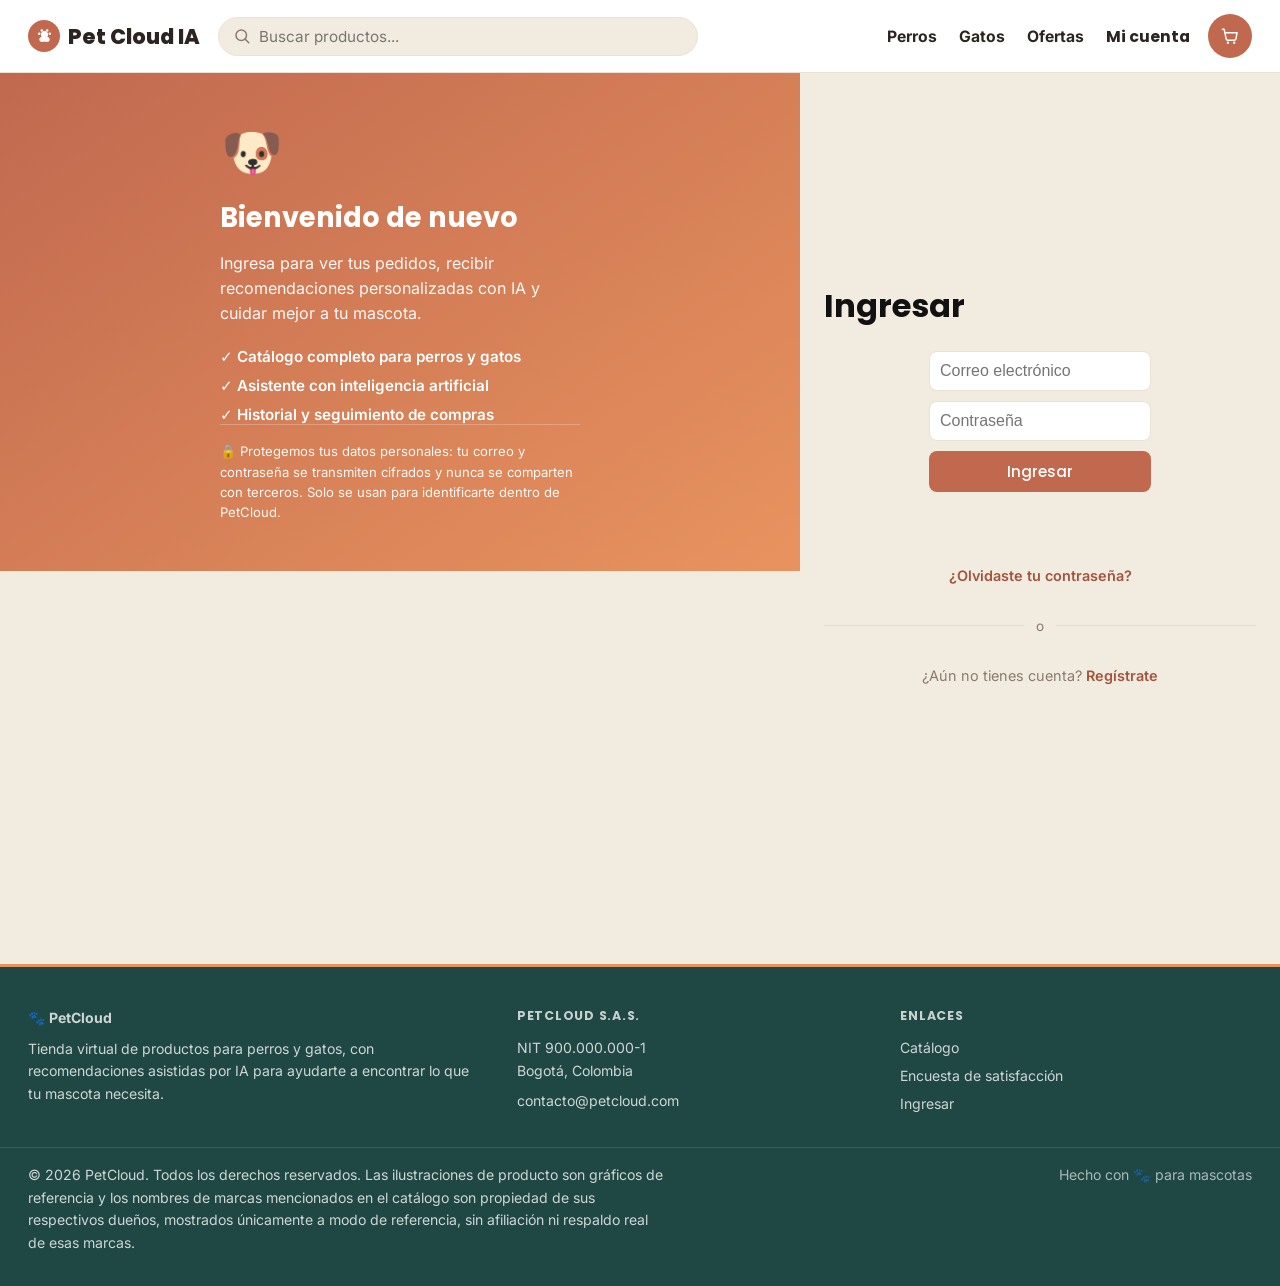
==== commit 5530b38a: "Separa la auditoria del panel admin a una pagina tecnica aparte (audit.html) Antes era una pestaña m" ====
--- a/frontend/admin.html
+++ b/frontend/admin.html
@@ -21,7 +21,7 @@
         <button class="tab-btn" data-tab="pedidos">Pedidos</button>
         <button class="tab-btn" data-tab="encuestas">Encuestas</button>
         <button class="tab-btn" data-tab="incidentes">Incidentes</button>
-        <button class="tab-btn" data-tab="auditoria">Auditoría</button>
+        <a id="audit-link" class="tab-link hidden" href="audit.html" target="_blank" rel="noopener">Auditoría <span class="ext-icon">↗</span></a>
       </div>
 
       <!-- Dashboard -->
@@ -168,18 +168,6 @@
           <tbody id="incident-table-body"></tbody>
         </table>
       </section>
-
-      <!-- Auditoría -->
-      <section id="tab-auditoria" class="tab-panel">
-        <h2>Registro de auditoría</h2>
-        <p class="muted">Acciones administrativas sensibles: creación de usuarios, cambios de rol, bloqueos y cambios en productos.</p>
-        <table class="admin-table">
-          <thead>
-            <tr><th>Fecha</th><th>Quién</th><th>Acción</th><th>Entidad</th><th>ID</th><th>Detalle</th></tr>
-          </thead>
-          <tbody id="audit-table-body"></tbody>
-        </table>
-      </section>
     </div>
     </main>
   <footer id="site-footer" class="site-footer"></footer>
--- a/frontend/css/styles.css
+++ b/frontend/css/styles.css
@@ -1,4 +1,64 @@
-@import url("https://fonts.googleapis.com/css2?family=Poppins:wght@500;600;700;800&family=Inter:wght@400;500;600;700&display=swap");
+/* Tipografia auto-hospedada (Poppins + Inter, archivos .woff2 en
+   assets/fonts/) en vez de un @import a Google Fonts: asi la pagina no
+   depende de que el navegador pueda alcanzar fonts.googleapis.com (puede
+   fallar por conexion lenta, bloqueadores de anuncios/privacidad, o redes
+   restringidas), y la fuente se ve igual siempre, incluso sin internet. */
+@font-face {
+  font-family: "Inter";
+  font-style: normal;
+  font-weight: 400;
+  font-display: swap;
+  src: url("../assets/fonts/inter-latin-400-normal.woff2") format("woff2");
+}
+@font-face {
+  font-family: "Inter";
+  font-style: normal;
+  font-weight: 500;
+  font-display: swap;
+  src: url("../assets/fonts/inter-latin-500-normal.woff2") format("woff2");
+}
+@font-face {
+  font-family: "Inter";
+  font-style: normal;
+  font-weight: 600;
+  font-display: swap;
+  src: url("../assets/fonts/inter-latin-600-normal.woff2") format("woff2");
+}
+@font-face {
+  font-family: "Inter";
+  font-style: normal;
+  font-weight: 700;
+  font-display: swap;
+  src: url("../assets/fonts/inter-latin-700-normal.woff2") format("woff2");
+}
+@font-face {
+  font-family: "Poppins";
+  font-style: normal;
+  font-weight: 500;
+  font-display: swap;
+  src: url("../assets/fonts/poppins-latin-500-normal.woff2") format("woff2");
+}
+@font-face {
+  font-family: "Poppins";
+  font-style: normal;
+  font-weight: 600;
+  font-display: swap;
+  src: url("../assets/fonts/poppins-latin-600-normal.woff2") format("woff2");
+}
+@font-face {
+  font-family: "Poppins";
+  font-style: normal;
+  font-weight: 700;
+  font-display: swap;
+  src: url("../assets/fonts/poppins-latin-700-normal.woff2") format("woff2");
+}
+@font-face {
+  font-family: "Poppins";
+  font-style: normal;
+  font-weight: 800;
+  font-display: swap;
+  src: url("../assets/fonts/poppins-latin-800-normal.woff2") format("woff2");
+}
 
 * { box-sizing: border-box; }
 
@@ -44,9 +104,8 @@
   z-index: 50;
 }
 .nav-inner {
-  max-width: 1300px;
   margin: 0 auto;
-  padding: 14px 20px;
+  padding: 14px 28px;
   display: flex;
   flex-wrap: wrap;
   align-items: center;
@@ -79,7 +138,9 @@
 .nav-search {
   flex: 1 1 220px;
   max-width: 480px;
-  display: flex;
+  margin: 0;
+  display: flex;
+  flex-direction: row;
   align-items: center;
   gap: 8px;
   background: var(--color-bg);
@@ -183,12 +244,12 @@
   .nav-links { gap: 14px; }
 }
 
-main { max-width: 1300px; margin: 30px auto; padding: 0 20px; }
+main { margin: 30px auto; padding: 0 28px; }
 
 /* Hero del catalogo: bloque solido en terracota con esquinas redondeadas,
    texto a la izquierda e ilustracion a la derecha, al estilo del mockup
    de referencia (sin degradados ni huellitas de fondo). */
-.home-shell { max-width: 1300px; margin: 24px auto 0; padding: 0 20px; }
+.home-shell { margin: 24px auto 0; padding: 0 28px; }
 
 .hero {
   background: var(--color-primary);
@@ -196,20 +257,25 @@
   padding: 44px 48px;
   display: flex;
   align-items: center;
-  justify-content: space-between;
   gap: 32px;
   color: #fff;
   overflow: hidden;
 }
-.hero-text { max-width: 480px; }
+/* El bloque de texto crece para ocupar todo el espacio libre (sin tope de
+   ancho): asi, en pantallas muy anchas, el sobrante queda dentro de la
+   franja terracota (color solido, sin costura visible) en vez de dejar
+   un hueco vacio entre el texto y la ilustracion. El titulo y el parrafo
+   si mantienen su propio ancho de lectura comodo. */
+.hero-text { flex: 1 1 380px; }
 .hero h1 {
+  max-width: 640px;
   margin: 0 0 14px;
   font-size: 2.5rem;
   font-weight: 800;
   line-height: 1.15;
   color: #fff;
 }
-.hero-text p { margin: 0 0 22px; font-size: 1.08rem; font-weight: 700; opacity: 0.95; }
+.hero-text p { max-width: 540px; margin: 0 0 22px; font-size: 1.08rem; font-weight: 700; opacity: 0.95; }
 .hero-cta {
   display: inline-block;
   background: var(--color-accent-light);
@@ -223,19 +289,82 @@
 }
 .hero-cta:hover { background: #fff; transform: translateY(-1px); }
 
+/* Carrusel del hero: antes era una caja fija de 380px que dejaba un
+   hueco vacio entre el texto y la ilustracion en pantallas anchas. Ahora
+   crece igual que .hero-text (flex: 1 1 ...) para repartirse el espacio
+   libre, y ademas funciona como carrusel automatico: arranca con la
+   ilustracion de perro/gato (primera .hero-slide, en el HTML) y
+   js/hero-carousel.js le agrega fotos reales del catalogo como
+   diapositivas siguientes, avanzando solas cada pocos segundos. */
 .hero-image {
-  flex: 0 0 auto;
-  width: 320px;
-  max-width: 40%;
+  position: relative;
+  flex: 1 1 440px;
+  max-width: 46%;
   aspect-ratio: 320 / 220;
   background: rgba(255, 255, 255, 0.16);
-  border-radius: var(--radius-md);
+  border: 3px solid rgba(255, 255, 255, 0.38);
+  border-radius: 28px;
+  box-shadow: 0 14px 32px rgba(31, 17, 10, 0.18), inset 0 0 0 1px rgba(255, 255, 255, 0.12);
+  overflow: hidden;
+}
+.hero-illustration { width: 100%; height: 100%; }
+
+.hero-slide {
+  position: absolute;
+  inset: 0;
   display: flex;
   align-items: center;
   justify-content: center;
-  overflow: hidden;
-}
-.hero-illustration { width: 100%; height: 100%; }
+  opacity: 0;
+  transition: opacity 0.7s ease;
+}
+.hero-slide.active { opacity: 1; z-index: 1; }
+.hero-slide img {
+  width: 100%;
+  height: 100%;
+  object-fit: contain;
+  padding: 28px;
+}
+.hero-slide-caption {
+  position: absolute;
+  left: 0;
+  right: 0;
+  bottom: 0;
+  padding: 10px 18px;
+  background: linear-gradient(0deg, rgba(31, 17, 10, 0.55), transparent);
+  color: #fff;
+  font-weight: 700;
+  font-size: 0.95rem;
+  text-align: center;
+}
+
+/* Perrito y gatito "vivos": flotan suavemente, con destellos que titilan
+   alrededor. Cada uno con su propio timing para que no se vean
+   sincronizados (se ve mas organico / menos robotico). */
+.pet-dog, .pet-cat {
+  transform-box: fill-box;
+  transform-origin: 50% 100%;
+  animation: pet-bob 3.2s ease-in-out infinite;
+}
+.pet-cat { animation-duration: 3.6s; animation-delay: 0.5s; }
+.sparkle {
+  transform-box: fill-box;
+  transform-origin: 50% 50%;
+  animation: sparkle-twinkle 2.2s ease-in-out infinite;
+}
+.sparkle-2 { animation-delay: 1.1s; }
+
+@keyframes pet-bob {
+  0%, 100% { transform: translateY(0); }
+  50% { transform: translateY(-7px); }
+}
+@keyframes sparkle-twinkle {
+  0%, 100% { opacity: 0.25; transform: scale(0.75); }
+  50% { opacity: 1; transform: scale(1.15); }
+}
+@media (prefers-reduced-motion: reduce) {
+  .pet-dog, .pet-cat, .sparkle { animation: none; }
+}
 
 .category-row {
   display: flex;
@@ -267,6 +396,30 @@
 .category-label { font-weight: 700; font-size: 1.02rem; }
 
 .section-title { margin-top: 0; color: #111; }
+
+/* Tarjeta "Consejo del dia" (feature plus con clima real via Open-Meteo,
+   ver backend/app/services/weather_tip_service.py). Oculta por defecto
+   (clase .hidden) hasta que el JS confirma que hay datos que mostrar. */
+.weather-tip {
+  max-width: 1040px;
+  margin: 0 auto 10px;
+  background: var(--color-accent-light);
+  color: var(--color-ink);
+  border-radius: 999px;
+  padding: 18px 30px;
+  display: flex;
+  align-items: center;
+  gap: 14px;
+  font-size: 1.08rem;
+  line-height: 1.45;
+}
+.weather-tip.hidden { display: none; }
+.weather-tip-icon { font-size: 1.5rem; flex-shrink: 0; }
+.weather-tip strong { font-family: var(--font-display); }
+
+@media (max-width: 760px) {
+  .weather-tip { border-radius: var(--radius-md); margin: 0 20px 8px; }
+}
 
 @media (max-width: 760px) {
   .hero { flex-direction: column; text-align: center; padding: 32px 24px; }
@@ -373,6 +526,15 @@
   align-items: center;
   justify-content: center;
   padding: 48px 32px;
+  /* Formularios largos (p. ej. registro, con mascota opcional) hacen que
+     .auth-box sea mucho mas alto que el contenido del panel naranja; como
+     .auth-page estira ambas columnas a la misma altura, el panel quedaba
+     con un hueco vacio enorme debajo. Al anclarlo (sticky) justo bajo el
+     nav, se queda del alto de su propio contenido y acompaña el scroll
+     del formulario en vez de estirarse de mas. */
+  align-self: flex-start;
+  position: sticky;
+  top: 64px;
 }
 .auth-visual-inner { max-width: 360px; }
 .auth-visual-emoji { font-size: 3.2rem; display: block; margin-bottom: 14px; }
@@ -405,7 +567,7 @@
 
 @media (max-width: 760px) {
   .auth-page { flex-direction: column; min-height: auto; }
-  .auth-visual { padding: 32px 24px; text-align: center; }
+  .auth-visual { padding: 32px 24px; text-align: center; position: static; }
   .auth-visual-inner { max-width: none; }
   .auth-visual-points { align-items: center; }
   .auth-box { max-width: none; padding: 32px 20px; }
@@ -835,6 +997,24 @@
 .tab-btn:hover { background: none; color: var(--color-primary-dark); }
 .tab-btn.active { color: var(--color-primary-dark); border-bottom-color: var(--color-primary); }
 .tab-panel { display: none; }
+
+/* La auditoria no es una pestaña mas: es un enlace a audit.html, una
+   herramienta tecnica aparte con su propio estilo (ver ese archivo). Se
+   ve distinta a proposito -icono + fondo tenue- para que quede claro que
+   te saca del sitio hacia esa herramienta. */
+.tab-link {
+  color: var(--color-muted);
+  text-decoration: none;
+  border-bottom: 3px solid transparent;
+  padding: 10px 6px;
+  font-weight: 600;
+  font-size: 0.95rem;
+  display: inline-flex;
+  align-items: center;
+  gap: 5px;
+}
+.tab-link:hover { color: var(--color-primary-dark); }
+.tab-link .ext-icon { font-size: 0.8rem; opacity: 0.7; }
 .tab-panel.active { display: block; }
 
 .inline-form {
@@ -994,9 +1174,10 @@
 .card-description {
   color: var(--color-muted);
   font-size: 0.88rem;
+  line-height: 1.45;
   margin: 0 0 6px;
   display: -webkit-box;
-  -webkit-line-clamp: 2;
+  -webkit-line-clamp: 3;
   -webkit-box-orient: vertical;
   overflow: hidden;
 }
@@ -1074,6 +1255,27 @@
 .modal .add-to-cart {
   width: 100%;
   margin-top: 8px;
+}
+.modal-specs {
+  display: grid;
+  grid-template-columns: 1fr 1fr;
+  gap: 10px 16px;
+  margin: 14px 0;
+  padding: 12px 14px;
+  background: var(--color-bg);
+  border-radius: var(--radius-md);
+}
+.modal-specs dt {
+  font-size: 0.72rem;
+  text-transform: uppercase;
+  letter-spacing: 0.03em;
+  color: var(--color-muted);
+  margin: 0 0 2px;
+}
+.modal-specs dd {
+  margin: 0;
+  font-weight: 600;
+  font-size: 0.9rem;
 }
 
 /* Estado vacío */
@@ -1134,9 +1336,8 @@
   border-top: 3px solid var(--color-accent);
 }
 .site-footer-inner {
-  max-width: 1300px;
   margin: 0 auto;
-  padding: 40px 20px 26px;
+  padding: 40px 28px 26px;
   display: grid;
   grid-template-columns: 1.3fr 1fr 1fr;
   gap: 32px;
@@ -1170,9 +1371,8 @@
 }
 .site-footer-links a:hover { color: var(--color-accent); text-decoration: underline; }
 .site-footer-bottom {
-  max-width: 1300px;
   margin: 0 auto;
-  padding: 16px 20px 24px;
+  padding: 16px 28px 24px;
   border-top: 1px solid rgba(255, 255, 255, 0.12);
   display: flex;
   flex-wrap: wrap;
